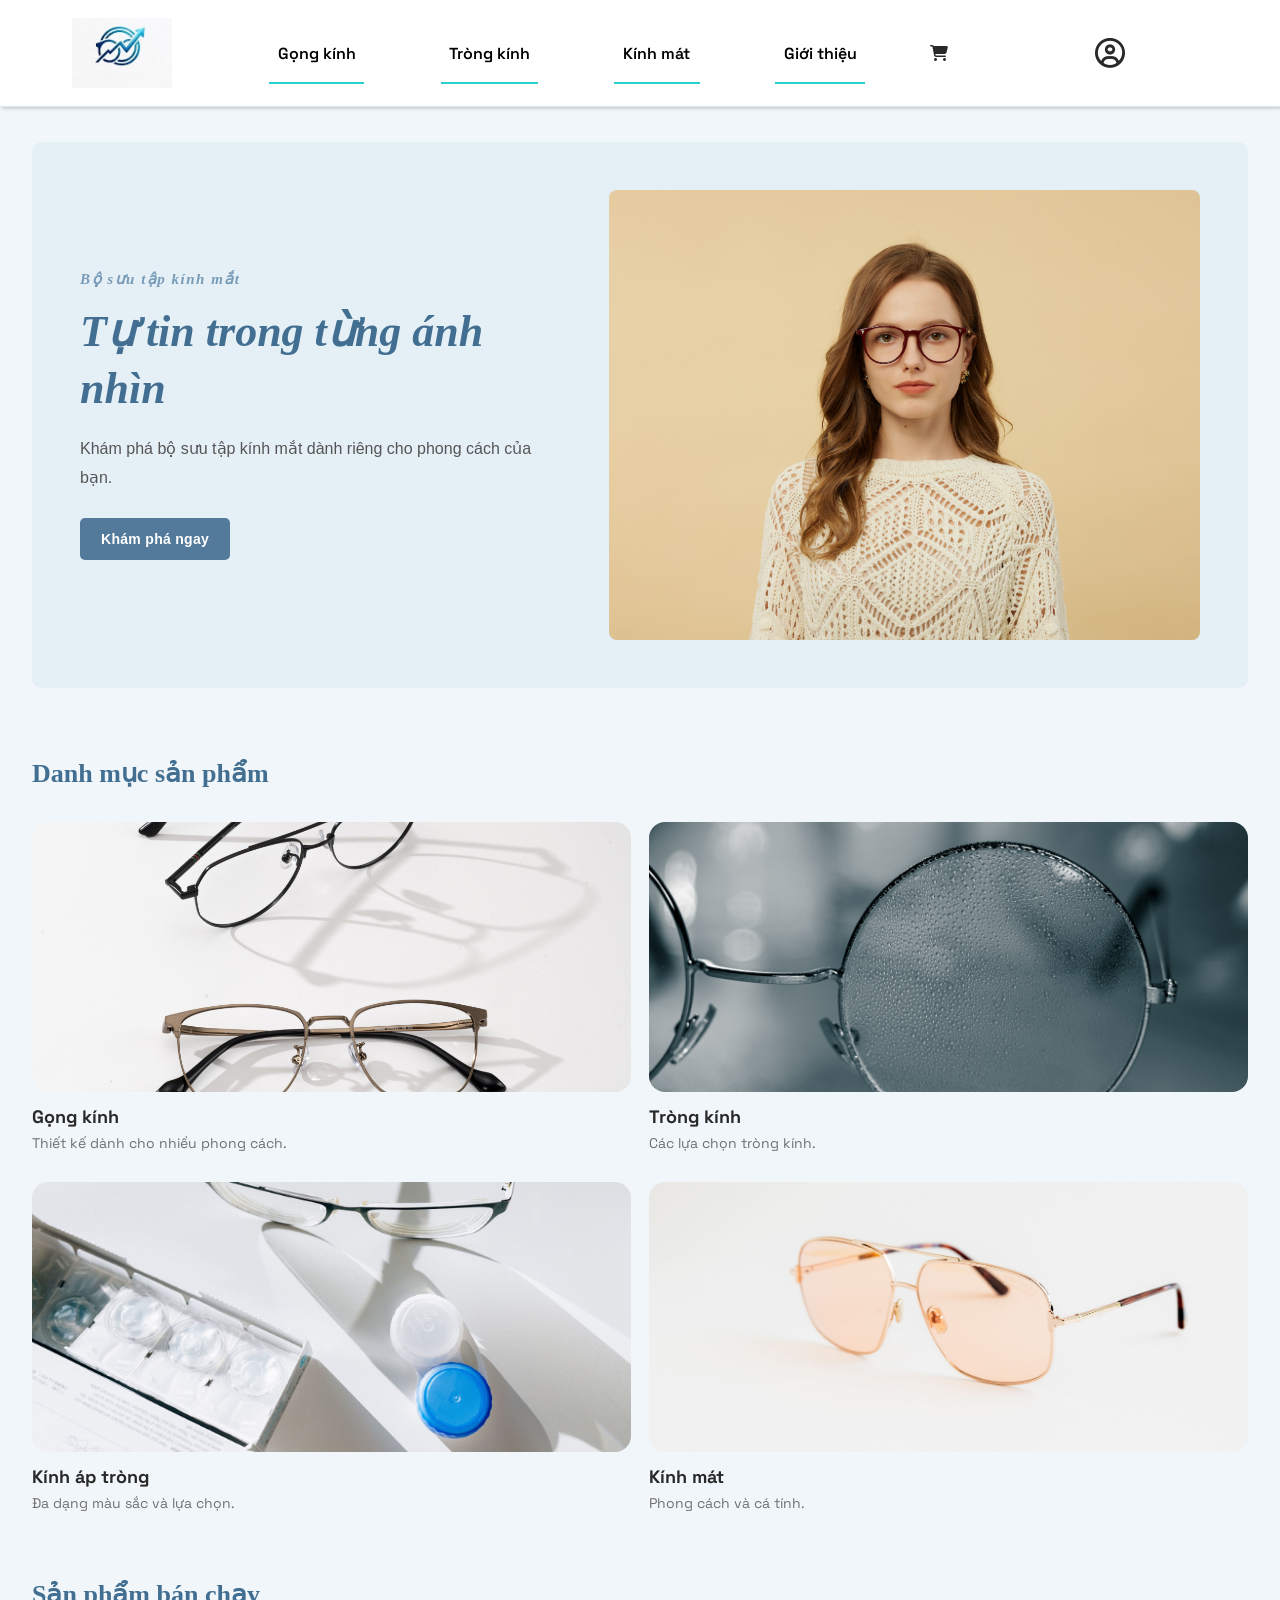
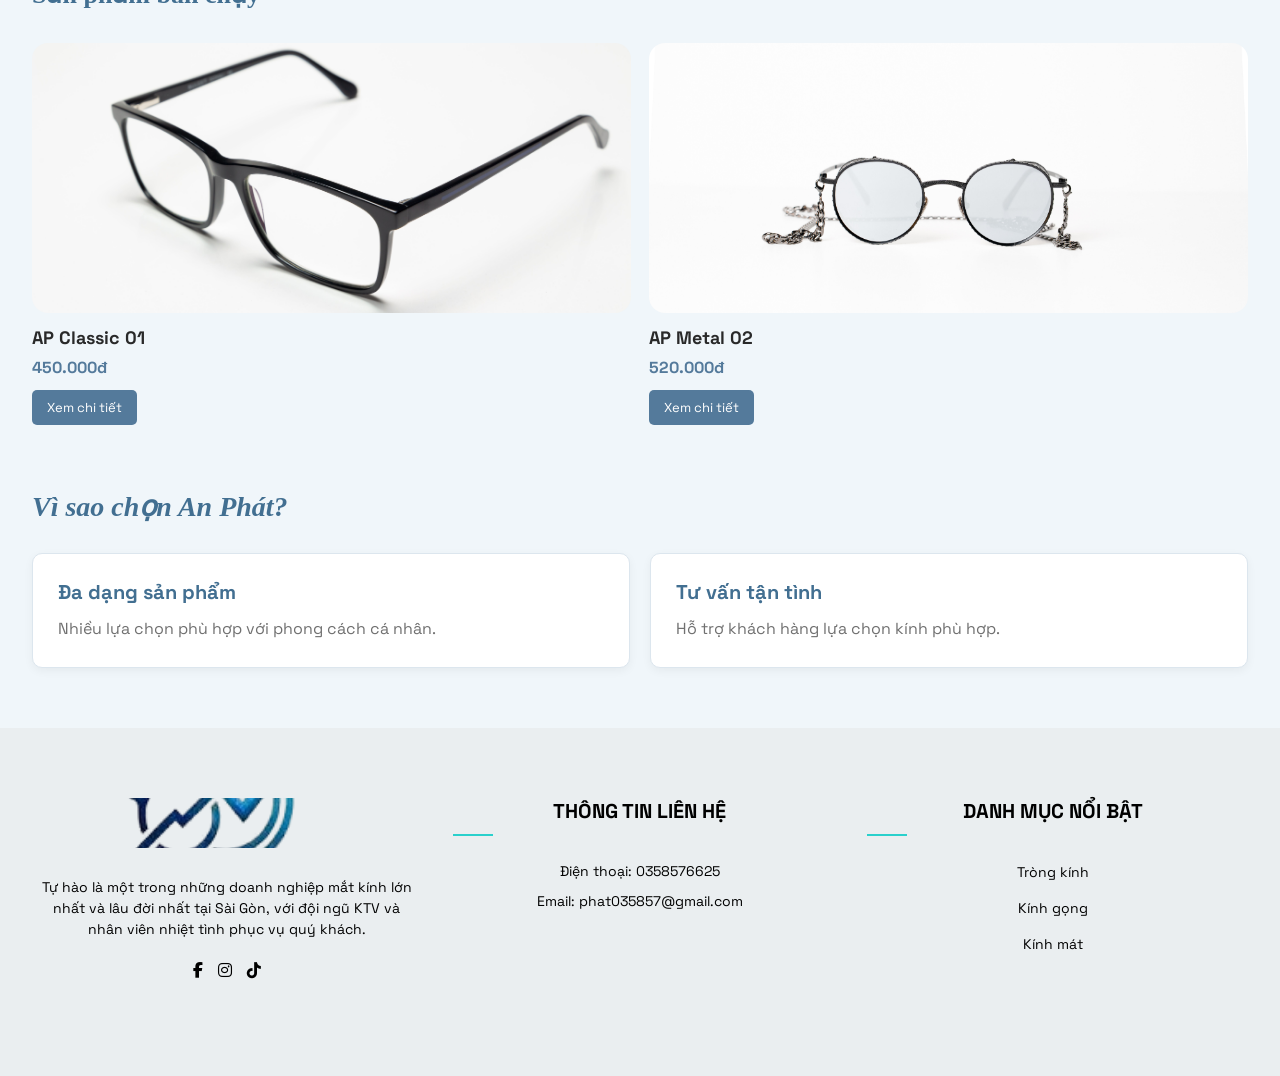
==== index.html @ dfe23e3a "cap nhat lai" ====
<!doctype html>
<html lang="vi">

<head>
    <meta charset="utf-8" />
    <meta name="viewport" content="width=device-width, initial-scale=1" />
    <link rel="stylesheet" href="https://cdnjs.cloudflare.com/ajax/libs/font-awesome/6.4.0/css/all.min.css" />
    <title>Mắt kính An Phát</title>
    <link rel="stylesheet" href="assets/css/homepage.css" />
    <link rel="stylesheet" href="assets/css/style.css">
</head>

<body>
    <!-- HEADER -->
    <header class="header">
        <div class="header__logo">
            <a href="index.html">
                <img src="assets/image/logo.jpg" alt="logo" />
            </a>
        </div>
        <div class="header__navform">
            <nav class="header__navform--nav">
                <li>
                    <a href="shop.html" class="header__nav-link" data-category="gong-kinh">Gọng kính</a>
                </li>
                <li>
                    <a href="shop.html" class="header__nav-link" data-category="trong-kinh">Tròng kính</a>
                </li>
                <li>
                    <a href="shop.html" class="header__nav-link" data-category="kinh-mat">Kính mát</a>
                </li>
                <li><a href="#">Giới thiệu</a></li>
            </nav>
            <form class="header__navform--form">
                <i class="fa-solid fa-cart-shopping"></i>
            </form>
            <div class="header__navform--login">
                <i class="fa-regular fa-circle-user"></i>
            </div>
        </div>
        <div class="hamburger">
            <i class="fa-solid fa-bars"></i>
        </div>
    </header>

    <!-- MAIN CONTENT -->
    <main>
        <!-- HERO SECTION -->
        <section id="hero">
            <div class="hero-content">
                <p class="hero-label">Bộ sưu tập kính mắt</p>

                <h1>Tự tin trong từng ánh nhìn</h1>

                <p class="hero-description">
                    Khám phá bộ sưu tập kính mắt dành riêng cho phong cách của bạn.
                </p>

                <a href="#san-pham">Khám phá ngay</a>
            </div>

            <img src="assets/image/hero-eyewear.jpg" alt="Người mẫu giới thiệu bộ sưu tập kính mắt" />
        </section>

        <!-- DANH MỤC MUA SẮM -->
        <section id="danh-muc">
            <h2>Danh mục sản phẩm</h2>

            <article>
                <img src="assets/image/gong-kinh.jpg" alt="Gọng kính" />

                <h3>Gọng kính</h3>
                <p>Thiết kế dành cho nhiều phong cách.</p>
            </article>

            <article>
                <img src="assets/image/trong-kinh.jpg" alt="Tròng kính" />

                <h3>Tròng kính</h3>
                <p>Các lựa chọn tròng kính.</p>
            </article>

            <article>
                <img src="assets/image/lens.jpg" alt="Kính áp tròng" />

                <h3>Kính áp tròng</h3>
                <p>Đa dạng màu sắc và lựa chọn.</p>
            </article>

            <article>
                <img src="assets/image/kinh-mat.jpg" alt="Kính mát" />

                <h3>Kính mát</h3>
                <p>Phong cách và cá tính.</p>
            </article>
        </section>

        <!-- BEST SELLER -->
        <section id="san-pham">
            <h2>Sản phẩm bán chạy</h2>

            <article>
                <figure>
                    <img src="assets/image/ap-classic-01.jpg" alt="Gọng kính chữ nhật màu đen" />
                    <figcaption>AP Classic 01</figcaption>
                </figure>
                <p>450.000đ</p>
                <a href="#">Xem chi tiết</a>
            </article>

            <article>
                <figure>
                    <img src="assets/image/ap-metal-02.jpg" alt="Gọng kính kim loại màu bạc" />
                    <figcaption>AP Metal 02</figcaption>
                </figure>
                <p>520.000đ</p>
                <a href="#">Xem chi tiết</a>
            </article>

            <!-- Thêm các sản phẩm khác -->
        </section>

        <!-- WHY CHOOSE US -->
        <section id="ly-do-chon-an-phat">
            <h2>Vì sao chọn An Phát?</h2>

            <article>
                <h3>Đa dạng sản phẩm</h3>
                <p>Nhiều lựa chọn phù hợp với phong cách cá nhân.</p>
            </article>

            <article>
                <h3>Tư vấn tận tình</h3>
                <p>Hỗ trợ khách hàng lựa chọn kính phù hợp.</p>
            </article>
        </section>
    </main>

    <!-- FOOTER -->
    <footer class="footer">
        <div class="footer-container">
            <div class="footer__gioithieu">
                <img src="assets/image/logo-kobackground.png" alt="logo" class=" footer__logo">
                <p class="footer-mota">
                    Tự hào là một trong những doanh nghiệp mắt kính lớn nhất và lâu đời nhất tại Sài Gòn, với đội ngũ
                    KTV và nhân viên nhiệt tình phục vụ quý khách.
                </p>
                <div class="footer__mangxahoi">
                    <a href="#"><i class="fab fa-facebook-f"></i></a>
                    <a href="#"><i class="fab fa-instagram"></i></a>
                    <a href="#"><i class="fab fa-tiktok"></i></a>
                </div>
            </div>
            <div class="footer__lienhe">
                <h4 class="footer__h4">THÔNG TIN LIÊN HỆ</h4>
                <div class="footer__tblienhe">
                    <p>Điện thoại: 0358576625</p>
                    <p>Email: phat035857@gmail.com</p>
                </div>
            </div>
            <div class="footer__sanpham">
                <h4 class="footer__h4">DANH MỤC NỔI BẬT</h4>
                <ul class="footer__danhsach">
                    <li><a href="#">Tròng kính</a></li>
                    <li><a href="#">Kính gọng</a></li>
                    <li><a href="#">Kính mát</a></li>
                </ul>
            </div>
        </div>
    </footer>
    <script src="assets/js/data.js"></script>
    <script src="assets/js/main.js"></script>
</body>

</html>
---- assets/css/homepage.css ----
/* =================================
   MAT KINH AN PHAT
   
================================= */

/* CAI DAT CHUNG */

* {
    box-sizing: border-box;
}

body {
    margin: 0;
    font-family: 'Nunito Sans', sans-serif;
    color: #292929;
    background-color: #f0f6fa;
}

a {
    text-decoration: none;
    color: #547a9b;
}

img {
    max-width: 100%;
}

main {
    width: 95%;
    max-width: 1600px;
    margin: 35px auto;
}


#hero h1,
#danh-muc h2,
#san-pham h2,
#ly-do-chon-an-phat h2 {
    font-family: 'Lora', serif;
    font-weight: 600;
}

/* =================================
   HEADER
================================= */

header {
    display: flex;
    align-items: center;
    justify-content: space-between;
    gap: 25px;
    padding: 18px 5%;
    background-color: #ffffff;
    border-bottom: 1px solid #dce6ee;
}

/* Logo */

.logo,
header > a:first-child {
    color: #547a9b;
    font-size: 24px;
    font-weight: bold;
    letter-spacing: 1px;
    white-space: nowrap;
}

.logo span {
    display: block;
    margin-top: 3px;
    color: #789bb8;
    font-size: 10px;
    font-weight: normal;
    letter-spacing: 3px;
}

/* Neu dung anh logo */

header > a:first-child img {
    display: block;
    width: 150px;
    height: auto;
}

/* Form tim kiem */

header form {
    display: flex;
    align-items: center;
    gap: 10px;
}

header label {
    font-size: 14px;
    color: #555555;
    white-space: nowrap;
}

header input {
    width: 250px;
    padding: 11px 13px;
    font-size: 14px;
    border: 1px solid #d5e2ec;
    border-radius: 5px;
}

header button {
    padding: 11px 18px;
    color: #ffffff;
    background-color: #547a9b;
    border: 1px solid #547a9b;
    border-radius: 5px;
    font-size: 14px;
    cursor: pointer;
}

/* Gio hang */

header > a:last-child {
    display: inline-block;
    padding: 11px 17px;
    border: 1px solid #547a9b;
    border-radius: 5px;
    color: #547a9b;
    font-weight: bold;
    white-space: nowrap;
}


/* =================================
   NAVIGATION
================================= */

nav {
    background-color: #ffffff;
    /* border-bottom: 1px solid #dce6ee; */
}

nav ul {
    display: flex;
    justify-content: center;
    align-items: center;
    gap: 65px;
    list-style: none;
    margin: 0;
    padding: 17px 20px;
}

nav a {
    color: #292929;
    font-size: 16px;
    font-weight: bold;
}


/* =================================
   HERO SECTION
================================= */

#hero {
    display: grid;
    grid-template-columns: 0.9fr 1.1fr;
    align-items: center;
    gap: 45px;
    padding: 48px;
    margin-bottom: 70px;
    background-color: #e5eff6;
    border-radius: 10px;
}

/* Noi dung Hero */

.hero-content {
    width: 100%;
    max-width: 600px;
}

/* Nhan bo suu tap */

.hero-label {
    margin-bottom: 15px;
    color: #789bb8;
    font-family: 'Lora', serif;
    font-size: 15px;
    font-weight: 700;
    font-style: italic;
    letter-spacing: 1.5px;
}

/* Tieu de chinh */

#hero h1 {
    margin: 0 0 18px;
    color: #426f91;
    font-family: 'Lora', serif;
    font-size: 44px;
    font-weight: 700;
    font-style: italic;
    line-height: 1.3;
}

/* Doan mo ta */

.hero-description {
    margin-bottom: 25px;
    color: #555555;
    font-family: 'Nunito Sans', sans-serif;
    font-size: 16px;
    font-weight: 500;
    line-height: 1.8;
}

/* Nut kham pha */

.hero-content > a {
    display: inline-block;
    padding: 13px 21px;
    color: #ffffff;
    background-color: #547a9b;
    border-radius: 5px;
    font-family: 'Nunito Sans', sans-serif;
    font-size: 14px;
    font-weight: 700;
    letter-spacing: 0.3px;
}

/* Hinh anh */

#hero img {
    display: block;
    width: 100%;
    height: 450px;
    object-fit: cover;
    object-position: center 35%;
    border-radius: 8px;
}



/* =================================
   DANH MUC SAN PHAM
================================= */

#danh-muc {
    display: grid;
    grid-template-columns: repeat(2, 1fr);
    gap: 28px 18px;
    margin-bottom: 65px;
}

#danh-muc h2 {
    grid-column: 1 / -1;
    margin: 0 0 5px;
    color: #426f91;
    font-size: 26px;
}

#danh-muc article {
    padding: 0;
    background-color: transparent;
}

#danh-muc article img {
    display: block;
    width: 100%;
    height: 270px;
    object-fit: cover;
    border-radius: 16px;
    margin-bottom: 13px;
}

#danh-muc h3 {
    margin: 0 0 5px;
    color: #292929;
    font-size: 18px;
}

#danh-muc article p {
    margin: 0;
    color: #707070;
    font-size: 14px;
    line-height: 1.5;
}


/* =================================
   SAN PHAM BAN CHAY
   Kich thuoc giong danh muc
   Them gia va nut xem chi tiet
================================= */

#san-pham {
    display: grid;
    grid-template-columns: repeat(2, 1fr);
    gap: 28px 18px;
    margin-bottom: 65px;
}

#san-pham h2 {
    grid-column: 1 / -1;
    margin: 0 0 5px;
    color: #426f91;
    font-size: 26px;
}

#san-pham article {
    padding: 0;
    background-color: transparent;
}

#san-pham figure {
    margin: 0;
}

#san-pham article img {
    display: block;
    width: 100%;
    height: 270px;
    object-fit: cover;
    border-radius: 16px;
    margin-bottom: 13px;
}

#san-pham figcaption {
    color: #292929;
    font-size: 18px;
    font-weight: bold;
    margin-bottom: 8px;
}

#san-pham article p {
    margin: 0 0 12px;
    color: #547a9b;
    font-size: 16px;
    font-weight: bold;
}

#san-pham article > a {
    display: inline-block;
    padding: 9px 15px;
    color: #ffffff;
    background-color: #547a9b;
    border-radius: 5px;
    font-size: 13px;
}

/* =================================
   WHY CHOOSE US
================================= */

#ly-do-chon-an-phat {
    display: grid;
    grid-template-columns: repeat(2, 1fr);
    gap: 20px;
    margin-bottom: 60px;
    font-family: 'Nunito Sans', sans-serif;
}

/* Tieu de chinh */

#ly-do-chon-an-phat h2 {
    grid-column: 1 / -1;
    margin-bottom: 10px;
    color: #426f91;
    font-family: 'Lora', serif;
    font-size: 28px;
    font-weight: bold;
    font-style: italic;
}

/* The noi dung */

#ly-do-chon-an-phat article {
    padding: 25px;
    background-color: #ffffff;
    border: 1px solid #dce6ee;
    border-radius: 10px;
    box-shadow: 0 3px 10px #0000000d;
}

/* Tieu de ly do */

#ly-do-chon-an-phat h3 {
    margin-top: 0;
    margin-bottom: 10px;
    color: #426f91;
    font-size: 20px;
    font-weight: bold;
}

/* Mo ta ly do */

#ly-do-chon-an-phat p {
    margin-bottom: 0;
    color: #707070;
    font-size: 16px;
    line-height: 1.7;
}

/* =================================
   FOOTER
================================= */

footer {
    padding: 40px 5%;
    color: #f4f0e8;
    background-color: #426f91;
    text-align: center;
}

footer h2 {
    margin-top: 0;
    color: #f4e9d8;
    font-family: Georgia, serif;
    font-size: 28px;
    font-weight: normal;
    font-style: italic;
}

footer p {
    margin: 9px 0;
    color: #e1e5e1;
    font-size: 14px;
    line-height: 1.5;
}


/* =================================
   RESPONSIVE
================================= */

@media screen and (max-width: 850px) {

    header {
        flex-wrap: wrap;
    }

    header form {
        order: 3;
        width: 100%;
    }

    header input {
        flex: 1;
        width: auto;
    }

    nav ul {
        gap: 30px;
    }

    #hero {
        gap: 25px;
        padding: 28px;
    }

    #hero h1 {
        font-size: 34px;
    }

    #hero img {
        height: 340px;
    }
}

@media screen and (max-width: 550px) {

    main {
        width: 92%;
        margin-top: 22px;
    }

    header {
        gap: 15px;
        padding: 15px 4%;
    }

    header label {
        display: none;
    }

    header input {
        min-width: 0;
    }

    nav ul {
        flex-wrap: wrap;
        gap: 15px 24px;
        padding: 14px 10px;
    }

    nav a {
        font-size: 14px;
    }

    #hero {
        grid-template-columns: 1fr;
        padding: 22px 18px;
        gap: 20px;
    }

    #hero h1 {
        font-size: 30px;
    }

    #hero img {
        height: 250px;
    }

    #danh-muc,
    #san-pham {
        column-gap: 24px;
        row-gap: 32px;
        grid-template-columns: 1fr;
    }

    #danh-muc article img,
    #san-pham article img {
        height: 230px;
    }
}
---- assets/css/style.css ----
@import url('https://fonts.googleapis.com/css2?family=Space+Grotesk:wght@300..700&display=swap');

* {
    box-sizing: border-box;
    margin: 0;
    padding: 0;
    font-family: "Space Grotesk", sans-serif;
    font-optical-sizing: auto;
}

/* Start header  */

.header {
    box-shadow: rgba(0, 0, 0, 0.15) 1.95px 1.95px 2.6px;
    display: flex;
    position: sticky;
    top: 0;
    z-index: 1000;
    background-color: white;
}

.header__logo {
    flex: 0 0 10%;
}

.header__logo a img {
    width: 100px;
    height: 70px;
}

.header__logo a {
    display: flex;
    align-items: center;
    justify-content: center;
}

.header__navform {
    display: flex;
    flex: 0 0 90%;
    align-items: center;
}

.header__navform--nav {
    display: flex;
    flex: 0 0 70%;
    justify-content: space-evenly;
    align-items: center;
    z-index: 999;
}

.header__navform--nav li a {
    text-decoration: none;
    padding: 20px;
    color: black;
    border-radius: 10px;
    font-weight: 600;
    position: relative;
    overflow: hidden;
}

.header__navform--nav li a::after {
    content: "";
    position: absolute;
    bottom: 0;
    left: 10%;
    width: 80%;
    height: 2px;
    background-color: #2AD0CC;
}

.header__navform--nav li a:hover {
    color: rgba(186, 186, 186, 0.994);
}

.header__navform--nav li {
    list-style-type: none;
}

.header__navform--form {
    flex: 0 0 15%;
}

.header__navform--login {
    display: flex;
    align-items: center;
    justify-content: center;
    cursor: pointer;
    padding: 0 10px;
}

.header__navform--login i {
    font-weight: 1000px;
    font-size: 30px;
}

.form--button i {
    font-weight: 600;
}

.hamburger {
    position: absolute;
    font-size: 30px;
    top: 24%;
    right: 110px;
    display: none;
}

/* End header  */

/* Start Main  */

/* Start product sanpham */

.section2 {
    margin: 20px auto;
    max-width: 1200px;
    height: auto;
}

.shop-header h1 {
    font-size: 32px;
    color: #333;
    text-align: center;

}

.shop-toolbar {
    display: flex;
    justify-content: space-between;
    align-items: center;
    padding-bottom: 20px;
    border-bottom: 1px solid #000;
    margin-bottom: 30px;
    font-size: 13px;
    color: #555;
}

.toolbar-right {
    display: flex;
    align-items: center;
    gap: 20px;
}

.sort {
    border: none;
    cursor: pointer;
    color: #555;
}

.view-toggles span {
    font-size: 18px;
    cursor: pointer;
    padding: 0 5px;
}

.view-toggles .active {
    color: #000;
    font-weight: bold;
}

.shop-grid {
    display: grid;
    grid-template-columns: repeat(auto-fill, minmax(350px, 1fr));
    gap: 30px;
}

.shop-card {
    text-align: center;
    padding-bottom: 20px;
    transition: transform 0.3s ease;
}

.shop-card:hover {
    transform: translateY(-5px);
}

.shop-card>div:first-child {
    background-color: #f9f9f9;
    position: relative;
    padding: 50px 20px;
    overflow: hidden;
}

.shop-card__img {
    width: 100%;
    height: 120px;
    object-fit: contain;
    transition: transform 0.3s ease;
}

.shop-card:hover .shop-card__img {
    transform: scale(1.05);
}

.shop-card__contact-btn {
    position: absolute;
    bottom: 0;
    left: 0;
    width: 100%;
    background-color: #48c4c4;
    color: white;
    padding: 12px 0;
    font-size: 14px;
    font-weight: bold;
    text-decoration: none;
    transform: translateY(100%);
    transition: transform 0.3s ease;
}

.shop-card>div:first-child:hover .shop-card__contact-btn {
    transform: translateY(0);
}

.shop-card__title {
    font-size: 14px;
    color: #333;
    margin: 15px 0 8px;
}

.shop-card__price {
    font-size: 15px;
    font-weight: bold;
    margin-top: 8px;
    color: #000;
}

.pagination-container {
    display: flex;
    justify-content: center;
    align-items: center;
    gap: 10px;
    margin-top: 50px;
    margin-bottom: 50px;
}

.page-btn {
    padding: 8px 16px;
    border: 1px solid #ddd;
    background-color: #fff;
    color: #333;
    font-size: 14px;
    cursor: pointer;
    transition: all 0.2s ease;
}

.page-btn:hover {
    background-color: #f0f0f0;
}


.page-btn.active {
    background-color: #48c4c4;
    color: #fff;
    border-color: #48c4c4;
    font-weight: bold;
}

/* end product sanpham */
.carousel {
    position: relative;
    width: 100%;
    height: 400px;
    overflow: hidden;
}

.carousel__item {
    width: 100%;
    height: 400px;
    background: gray;
    opacity: 0;
    visibility: hidden;
    position: absolute;
    left: 100%;
    transition: all 0.6s ease-in-out;
    overflow: hidden;
}

.carousel__item--selected {
    left: 0;
    opacity: 1;
    visibility: visible;
}

.carousel__item img {
    width: 100%;
    height: 100%;
    object-fit: cover;
    position: relative;
}



.carousel__nav {
    width: 100%;
    padding: 20px 0px;
    position: absolute;
    bottom: 0;
    position: absolute;
    left: 0;
    text-align: center;
    z-index: 10;
}

.carousel__button {
    width: 10px;
    height: 10px;
    display: inline-block;
    background-color: rgba(255, 255, 255, 0.2);
    border-radius: 50%;
    margin: 0 5px;
    cursor: pointer;
    outline: none;
    user-select: none;
}

.carousel__button--selected {
    background-color: rgba(255, 255, 255, 0.5);
}


/* End Main  */


/* Start Footer */

.footer {
    background-color: #EAEEF0;
    color: #000;
    padding: 50px 20px; 
}

.footer-container {
    max-width: 1200px;
    margin: 20px auto;
    display: grid;
    grid-template-columns: 1fr 1fr 1fr;
    gap: 40px;
}

.footer__h4 {
    font-size: 20px;
    font-weight: bold;
    text-transform: uppercase;
    margin-bottom: 25px;
    position: relative;
    padding-bottom: 12px;
}

.footer__h4::after {
    content: '';
    position: absolute;
    left: 0;
    bottom: 0;
    width: 40px;
    height: 2px;
    background-color: #2AD0CC;
}

.footer__gioithieu {
    display: flex;
    flex-direction: column;

}

.footer__logo {
    height: 50px;
    margin-bottom: 20px;
    object-fit: cover;
}

.footer-mota {
    font-size: 14px;
    margin-bottom: 20px;
    color: #000;
}

.footer__mangxahoi {
    display: flex;
    gap: 15px;
    margin-bottom: 25px;
    align-items: center;
    justify-content: center;
}

.footer__mangxahoi a {
    color: #000;
}

.footer__mangxahoi a:hover {
    background-color: #2AD0CC;
    border-color: #2AD0CC;
    color: #fff;
}

.footer__danhsach {
    list-style: none;
    padding: 0;
    margin: 0;
}

.footer__danhsach li {
    margin-bottom: 15px;
}

.footer__danhsach a {
    color: #000;
    text-decoration: none;
    font-size: 14px;
}

.footer__tblienhe {
    font-size: 14px;
    margin-bottom: 10px;
}

.footer__tblienhe>p{
    color: #000;
}


@media screen and (max-width: 768px) {
    .hamburger {
        display: block;
        z-index: 1000;
    }

    .header__navform {
        visibility: hidden;
        flex-direction: column;
        position: fixed;
        top: 0;
        right: -250px;
        z-index: 999;
        height: 100vh;
        width: 250px;
        background-color: white;
        box-shadow: rgba(0, 0, 0, 0.25) 0px 54px 55px, rgba(0, 0, 0, 0.12) 0px -12px 30px, rgba(0, 0, 0, 0.12) 0px 4px 6px, rgba(0, 0, 0, 0.17) 0px 12px 13px, rgba(0, 0, 0, 0.09) 0px -3px 5px;
        margin-top: auto;
        gap: 10px;
        justify-content: end;
        transition: right 0.4s ease-in-out,
            visibility 0.4s ease-in-out;
    }

    .header__navform--nav li a {
        text-decoration: none;
        padding: 10px 80px;
        color: black;
        border-radius: 10px;
    }

    .header_navform-login {
        order: 1;
    }

    .header__navform--nav {
        order: 2;
        flex-direction: column;
    }

    .header__navform--form {
        order: 3;

    }

    .header__navform.active--ham {
        display: flex;
        visibility: visible;
        right: 0;
    }
}
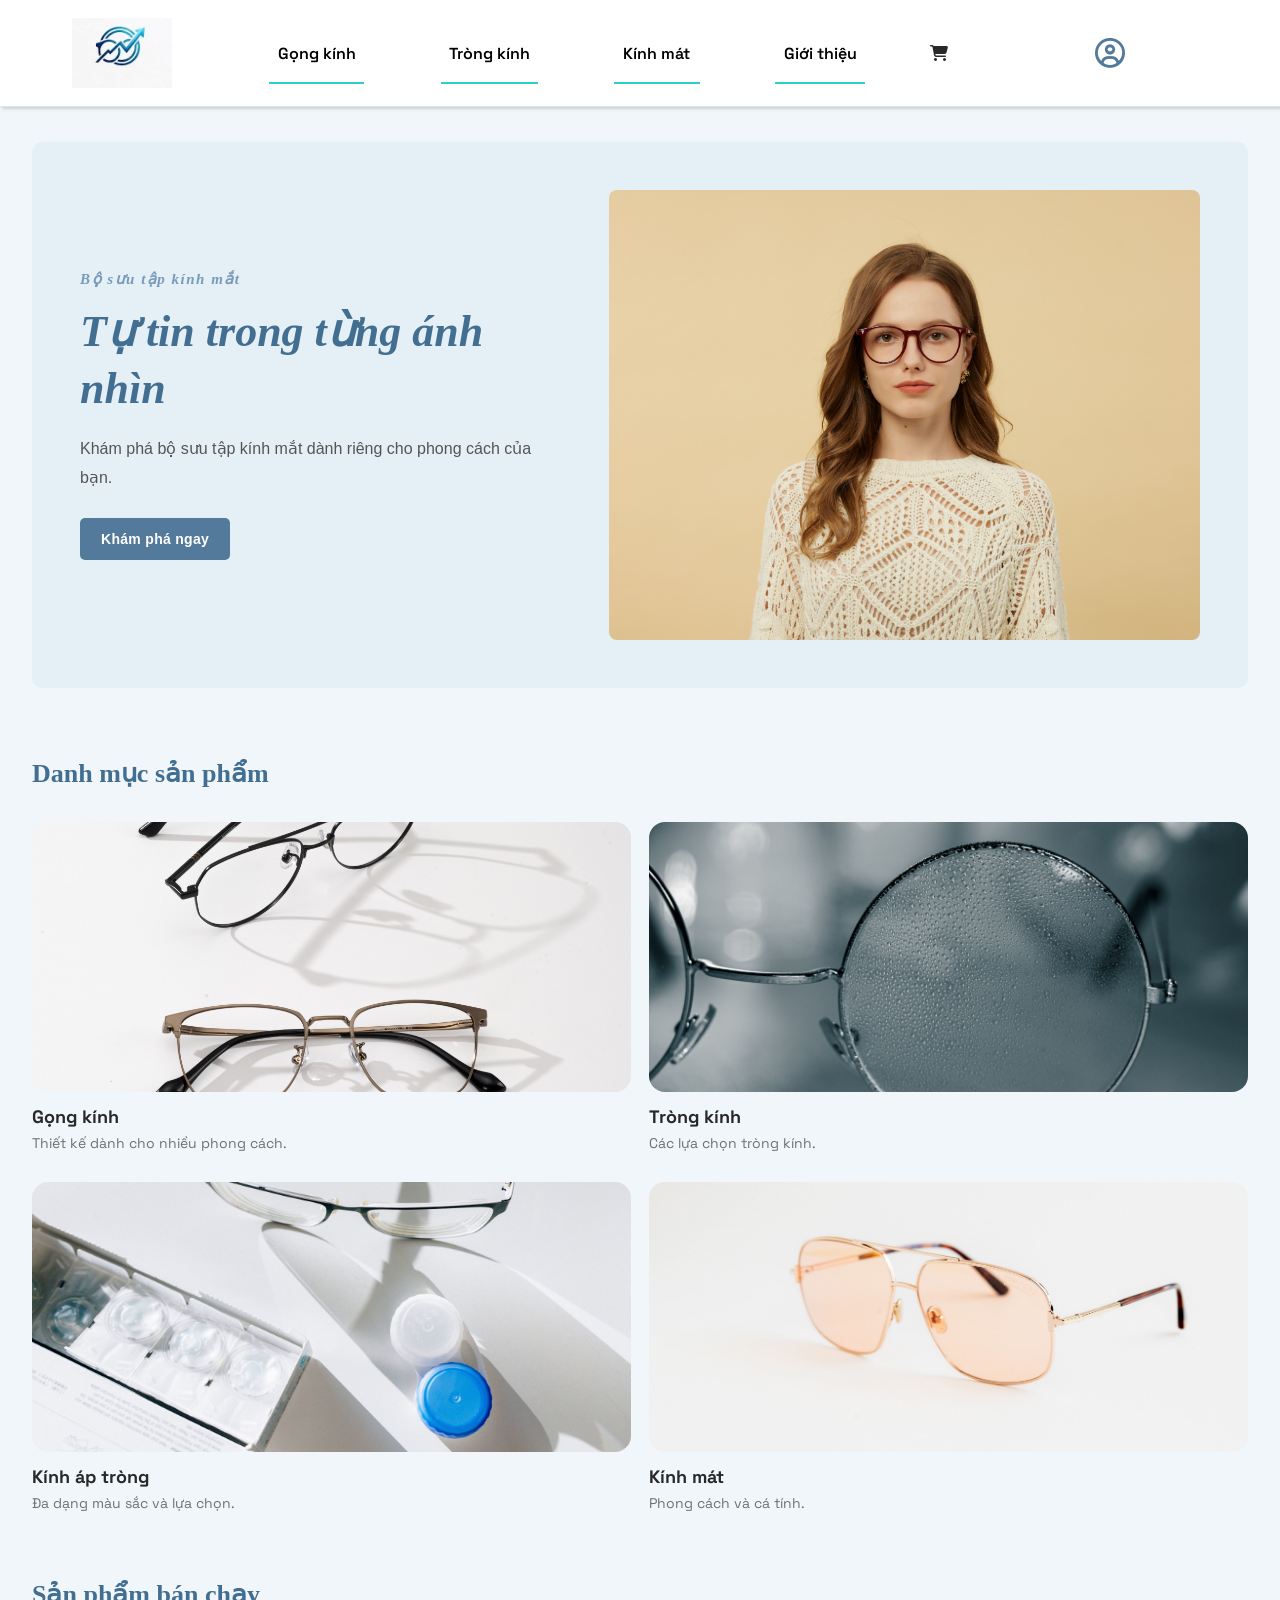
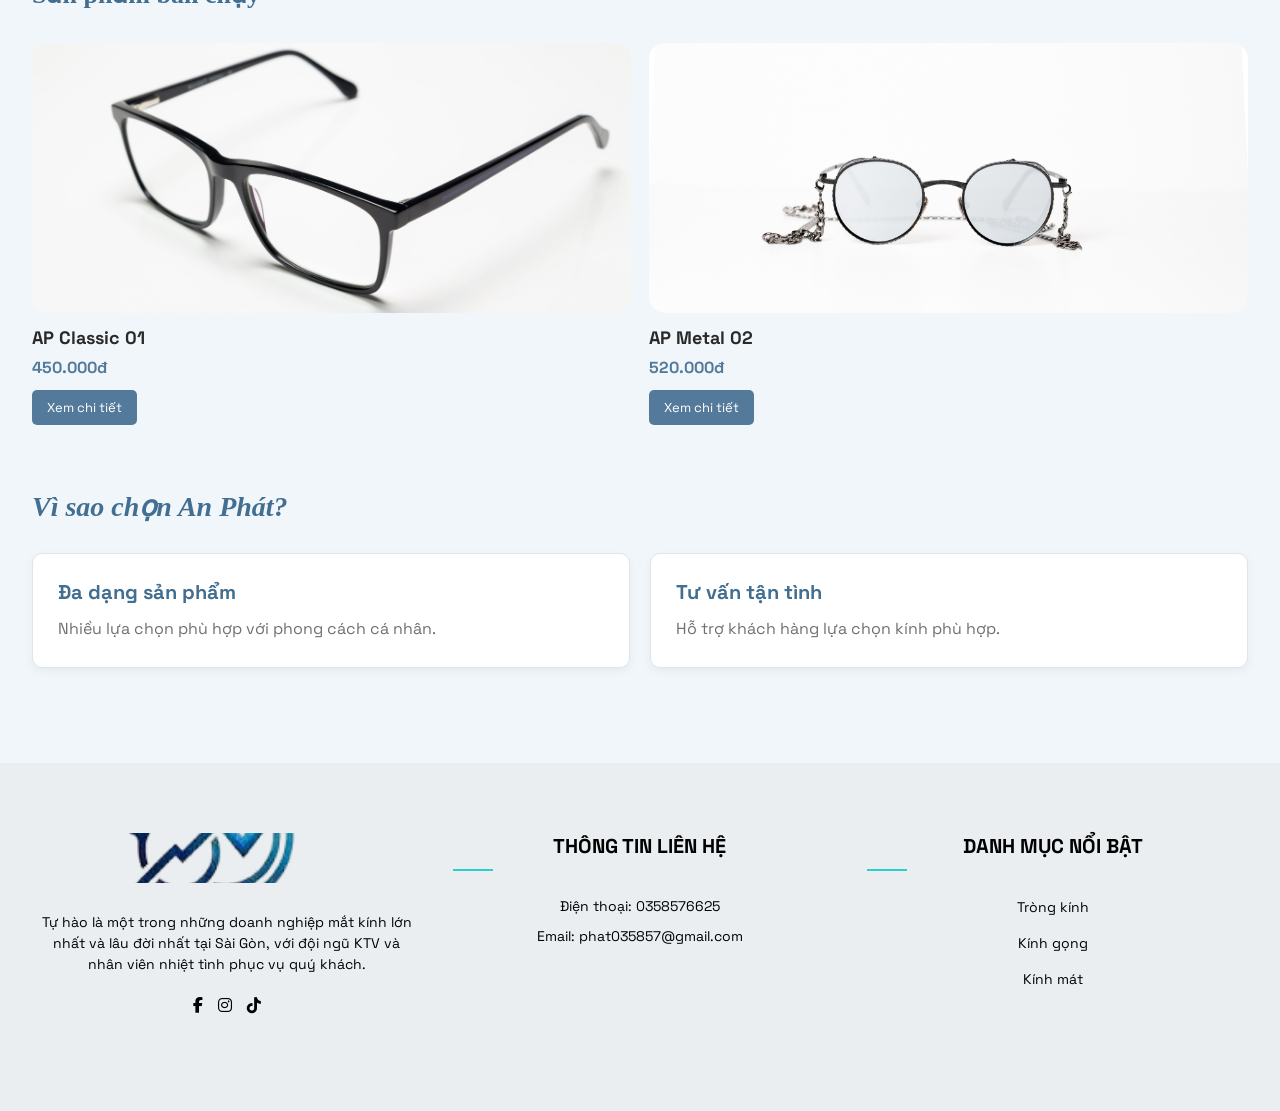
==== commit 682cd3d4: "gan lien ket toi trang login" ====
--- a/index.html
+++ b/index.html
@@ -34,9 +34,13 @@
             <form class="header__navform--form">
                 <i class="fa-solid fa-cart-shopping"></i>
             </form>
+
             <div class="header__navform--login">
-                <i class="fa-regular fa-circle-user"></i>
+                <a href="login.html">
+                    <i class="fa-regular fa-circle-user"></i>
+                </a>
             </div>
+
         </div>
         <div class="hamburger">
             <i class="fa-solid fa-bars"></i>
--- a/assets/css/style.css
+++ b/assets/css/style.css
@@ -6,6 +6,20 @@
     padding: 0;
     font-family: "Space Grotesk", sans-serif;
     font-optical-sizing: auto;
+}
+
+html, body {
+    height: 100%;
+}
+
+body {
+    display: flex;
+    flex-direction: column;
+    min-height: 100vh;
+}
+
+main {
+    flex: 1;
 }
 
 /* Start header  */
@@ -165,63 +179,81 @@
 }
 
 .shop-card {
-    text-align: center;
-    padding-bottom: 20px;
-    transition: transform 0.3s ease;
+    border: 1px solid #eaeaea;
+    border-radius: 12px;
+    overflow: hidden;
+    background: #fff;
+    transition: transform 0.2s ease, box-shadow 0.2s ease;
+    display: flex;
+    flex-direction: column;
+    justify-content: space-between;
 }
 
 .shop-card:hover {
     transform: translateY(-5px);
-}
-
-.shop-card>div:first-child {
-    background-color: #f9f9f9;
+    box-shadow: 0 5px 15px rgba(0, 0, 0, 0.1);
+}
+
+.shop-card__img-box {
     position: relative;
-    padding: 50px 20px;
-    overflow: hidden;
+    padding-top: 10px;
 }
 
 .shop-card__img {
     width: 100%;
-    height: 120px;
-    object-fit: contain;
-    transition: transform 0.3s ease;
-}
-
-.shop-card:hover .shop-card__img {
-    transform: scale(1.05);
-}
-
-.shop-card__contact-btn {
-    position: absolute;
-    bottom: 0;
-    left: 0;
-    width: 100%;
-    background-color: #48c4c4;
-    color: white;
-    padding: 12px 0;
-    font-size: 14px;
-    font-weight: bold;
-    text-decoration: none;
-    transform: translateY(100%);
-    transition: transform 0.3s ease;
-}
-
-.shop-card>div:first-child:hover .shop-card__contact-btn {
-    transform: translateY(0);
+    object-fit: cover;
+}
+
+.shop-card__cart-btn {
+    position: absolute;
+    top: 10px;
+    right: 10px;
+    background: white;
+    border: 1px solid #eaeaea;
+    width: 38px;
+    height: 38px;
+    border-radius: 8px;
+    display: flex;
+    align-items: center;
+    justify-content: center;
+    cursor: pointer;
+    color: #333;
+    font-size: 16px;
+    box-shadow: 0 2px 5px rgba(0, 0, 0, 0.08);
+    transition: all 0.2s;
+}
+
+.shop-card__cart-btn:hover {
+    background: #f5f5f5;
+    color: #48c4c4;
+}
+
+.shop-card__info {
+    padding: 15px;
+    text-align: center;
 }
 
 .shop-card__title {
-    font-size: 14px;
+    font-size: 15px;
     color: #333;
-    margin: 15px 0 8px;
-}
-
-.shop-card__price {
-    font-size: 15px;
-    font-weight: bold;
-    margin-top: 8px;
-    color: #000;
+    margin-bottom: 8px;
+    font-weight: 600;
+    white-space: nowrap;
+    overflow: hidden;
+    text-overflow: ellipsis;
+}
+
+.shop-card__price-box {
+    display: flex;
+    justify-content: center;
+    align-items: center;
+    gap: 10px;
+}
+
+.shop-card__current-price {
+    color: #48c4c4;
+    font-size: 20px;
+    font-weight: 700;
 }
 
 .pagination-container {
@@ -259,13 +291,13 @@
 .carousel {
     position: relative;
     width: 100%;
-    height: 400px;
+    height: 800px;
     overflow: hidden;
 }
 
 .carousel__item {
     width: 100%;
-    height: 400px;
+    height: 800px;
     background: gray;
     opacity: 0;
     visibility: hidden;
@@ -322,6 +354,8 @@
 
 
 /* Start Footer */
+
+
 
 .footer {
     background-color: #EAEEF0;
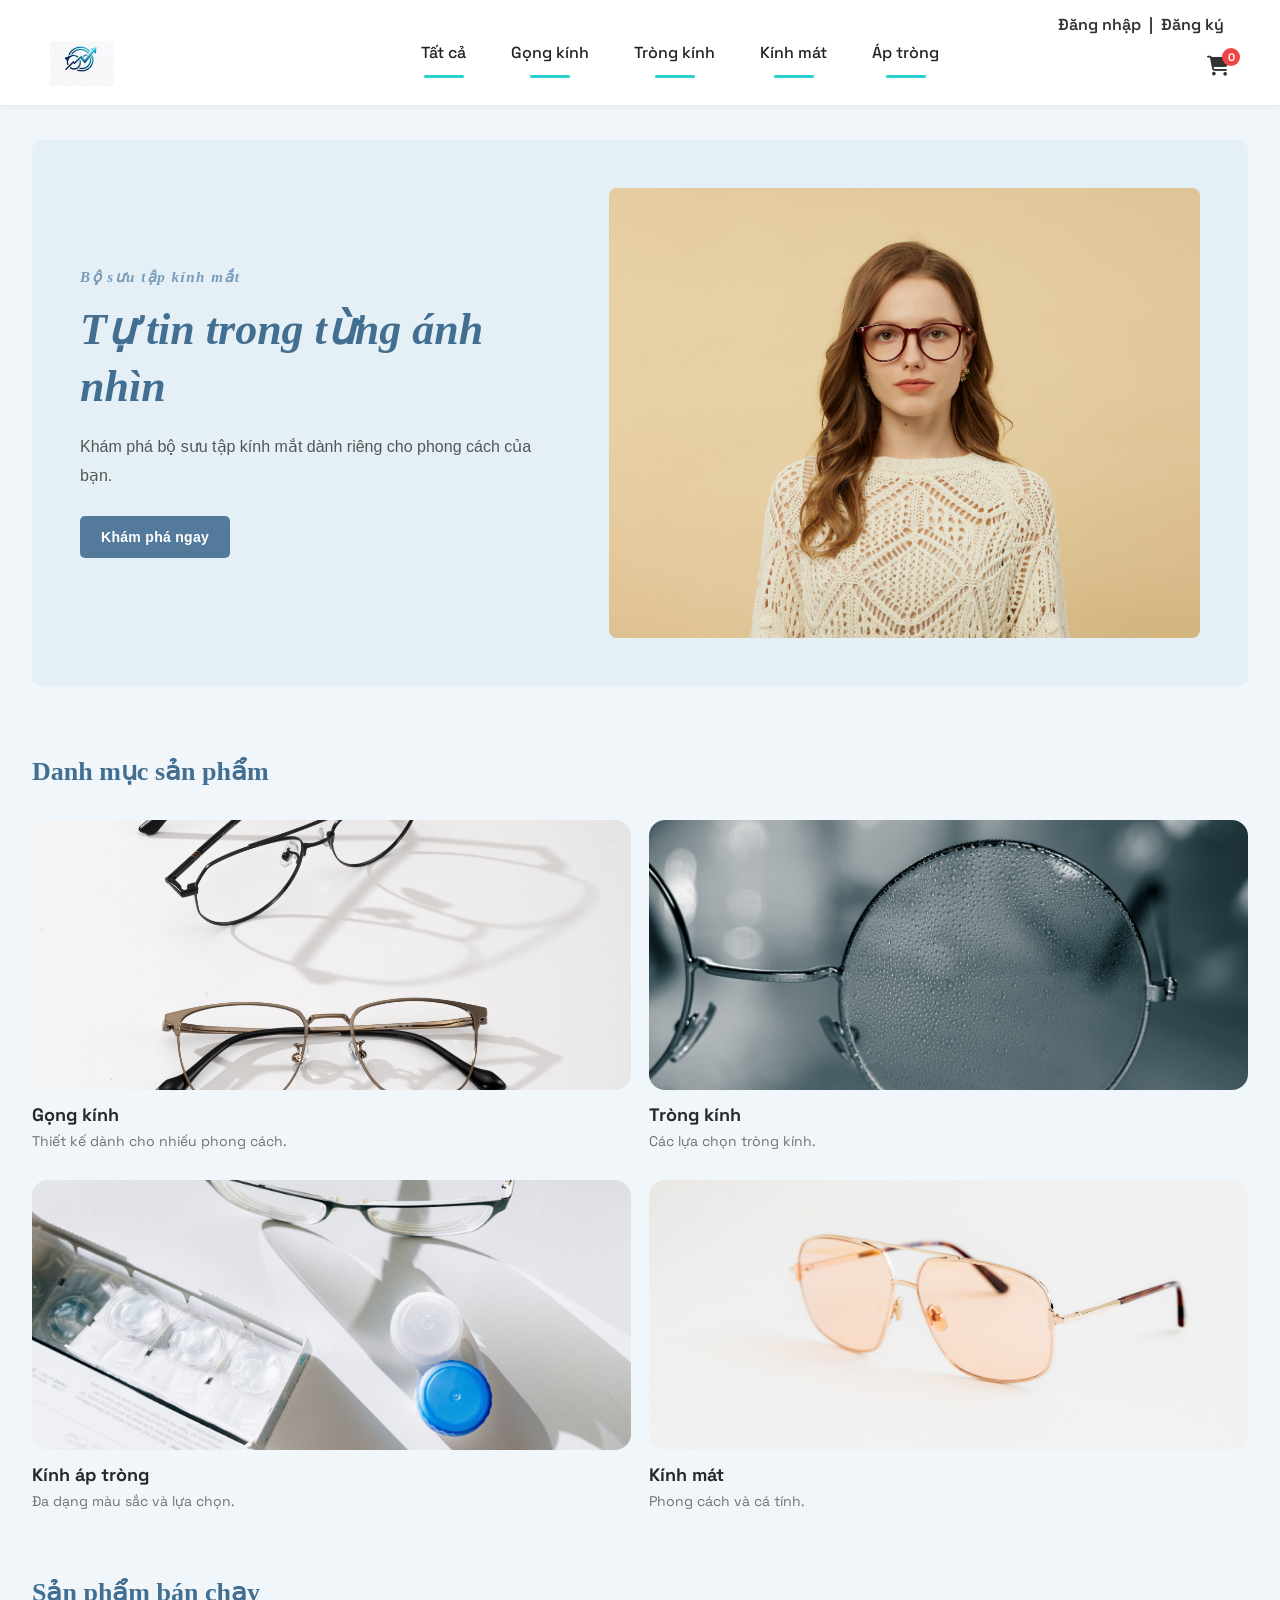
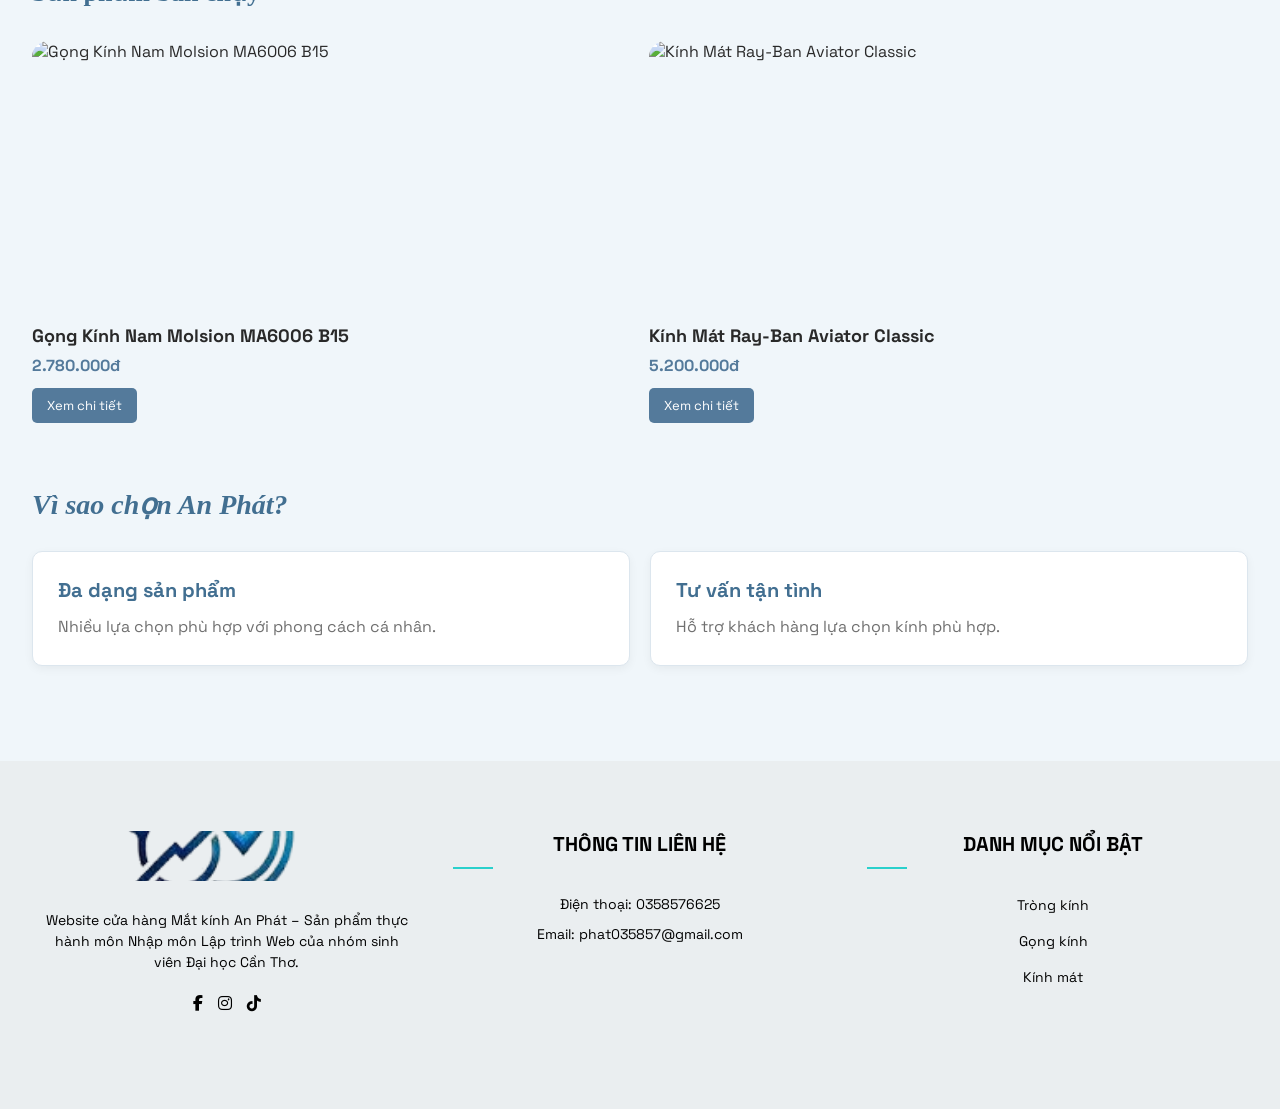
==== commit 5899d4ab: "Hoàn thành ver 1 của web" ====
--- a/index.html
+++ b/index.html
@@ -1,49 +1,53 @@
-<!doctype html>
-<html lang="vi">
-
+<!DOCTYPE html>
+<html lang="en">
 <head>
-    <meta charset="utf-8" />
-    <meta name="viewport" content="width=device-width, initial-scale=1" />
+    <meta charset="UTF-8">
+    <meta name="viewport" content="width=device-width, initial-scale=1.0">
     <link rel="stylesheet" href="https://cdnjs.cloudflare.com/ajax/libs/font-awesome/6.4.0/css/all.min.css" />
+    <link rel="stylesheet" href="assets/css/style.css">
+    <link rel="stylesheet" href="assets/css/homepage.css" />
     <title>Mắt kính An Phát</title>
-    <link rel="stylesheet" href="assets/css/homepage.css" />
-    <link rel="stylesheet" href="assets/css/style.css">
 </head>
 
 <body>
     <!-- HEADER -->
     <header class="header">
-        <div class="header__logo">
-            <a href="index.html">
-                <img src="assets/image/logo.jpg" alt="logo" />
-            </a>
+        <div class="header__top">
+            <div id="authentication" class="header__auth">
+                <a href="login.html">Đăng nhập</a>
+                <span>|</span>
+                <a href="register.html">Đăng ký</a>
+            </div>
+            <div id="user-info" class="header__auth hidden">
+                <span id="principal"></span>
+                <span>|</span>
+                <a href="#" id="logout">Đăng xuất</a>
+            </div>
         </div>
-        <div class="header__navform">
-            <nav class="header__navform--nav">
-                <li>
-                    <a href="shop.html" class="header__nav-link" data-category="gong-kinh">Gọng kính</a>
-                </li>
-                <li>
-                    <a href="shop.html" class="header__nav-link" data-category="trong-kinh">Tròng kính</a>
-                </li>
-                <li>
-                    <a href="shop.html" class="header__nav-link" data-category="kinh-mat">Kính mát</a>
-                </li>
-                <li><a href="#">Giới thiệu</a></li>
-            </nav>
-            <form class="header__navform--form">
-                <i class="fa-solid fa-cart-shopping"></i>
-            </form>
-
-            <div class="header__navform--login">
-                <a href="login.html">
-                    <i class="fa-regular fa-circle-user"></i>
+        <div class="header__main">
+            <div class="header__logo">
+                <a href="index.html">
+                    <img src="assets/image/logo.jpg" alt="logo" />
                 </a>
             </div>
-
-        </div>
-        <div class="hamburger">
-            <i class="fa-solid fa-bars"></i>
+            <div class="header__navform">
+                <nav class="header__navform--nav">
+                    <li><a href="shop.html" data-category="">Tất cả</a></li>
+                    <li><a href="shop.html" class="header__nav-link" data-category="gong-kinh">Gọng kính</a></li>
+                    <li><a href="shop.html" class="header__nav-link" data-category="trong-kinh">Tròng kính</a></li>
+                    <li><a href="shop.html" class="header__nav-link" data-category="kinh-mat">Kính mát</a></li>
+                    <li><a href="shop.html" class="header__nav-link" data-category="ap-trong">Áp tròng</a></li>
+                </nav>
+                <div class="header__actions">
+                    <a href="cart.html" class="header__cart">
+                        <i class="fa-solid fa-cart-shopping"></i>
+                        <span class="cart-badge" id="cartCount">0</span>
+                    </a>
+                </div>
+            </div>
+            <div class="hamburger">
+                <i class="fa-solid fa-bars"></i>
+            </div>
         </div>
     </header>
 
@@ -60,7 +64,7 @@
                     Khám phá bộ sưu tập kính mắt dành riêng cho phong cách của bạn.
                 </p>
 
-                <a href="#san-pham">Khám phá ngay</a>
+                <a href="shop.html" class="kham-pha">Khám phá ngay</a>
             </div>
 
             <img src="assets/image/hero-eyewear.jpg" alt="Người mẫu giới thiệu bộ sưu tập kính mắt" />
@@ -71,28 +75,28 @@
             <h2>Danh mục sản phẩm</h2>
 
             <article>
-                <img src="assets/image/gong-kinh.jpg" alt="Gọng kính" />
+                <img src="assets/image/gong-kinh.jpg" alt="Gọng kính" data-category="gong-kinh" />
 
                 <h3>Gọng kính</h3>
                 <p>Thiết kế dành cho nhiều phong cách.</p>
             </article>
 
             <article>
-                <img src="assets/image/trong-kinh.jpg" alt="Tròng kính" />
+                <img src="assets/image/trong-kinh.jpg" alt="Tròng kính" data-category="trong-kinh" />
 
                 <h3>Tròng kính</h3>
                 <p>Các lựa chọn tròng kính.</p>
             </article>
 
             <article>
-                <img src="assets/image/lens.jpg" alt="Kính áp tròng" />
+                <img src="assets/image/lens.jpg" alt="Kính áp tròng" data-category="ap-trong" />
 
                 <h3>Kính áp tròng</h3>
                 <p>Đa dạng màu sắc và lựa chọn.</p>
             </article>
 
             <article>
-                <img src="assets/image/kinh-mat.jpg" alt="Kính mát" />
+                <img src="assets/image/kinh-mat.jpg" alt="Kính mát" data-category="kinh-mat" />
 
                 <h3>Kính mát</h3>
                 <p>Phong cách và cá tính.</p>
@@ -103,26 +107,24 @@
         <section id="san-pham">
             <h2>Sản phẩm bán chạy</h2>
 
-            <article>
+            <article data-id="1" data-category="gong-kinh" data-price="2780000">
                 <figure>
-                    <img src="assets/image/ap-classic-01.jpg" alt="Gọng kính chữ nhật màu đen" />
-                    <figcaption>AP Classic 01</figcaption>
+                    <img src="https://product.hstatic.net/200000689681/product/1_f2e6da39e2b34218a2c490a29f5cbbfb_master.jpg" alt="Gọng Kính Nam Molsion MA6006 B15" />
+                    <figcaption>Gọng Kính Nam Molsion MA6006 B15</figcaption>
                 </figure>
-                <p>450.000đ</p>
-                <a href="#">Xem chi tiết</a>
+                <p>2.780.000đ</p>
+                <a href="detail.html">Xem chi tiết</a>
             </article>
 
-            <article>
+            <article data-id="16" data-category="kinh-mat" data-price="5200000">
                 <figure>
-                    <img src="assets/image/ap-metal-02.jpg" alt="Gọng kính kim loại màu bạc" />
-                    <figcaption>AP Metal 02</figcaption>
+                    <img src="https://cdn.hstatic.net/products/1000122386/rb3025_181_fb5f1b7bca324da99de7b1d0e2cce979.jpg" alt="Kính Mát Ray-Ban Aviator Classic" />
+                    <figcaption>Kính Mát Ray-Ban Aviator Classic</figcaption>
                 </figure>
-                <p>520.000đ</p>
-                <a href="#">Xem chi tiết</a>
+                <p>5.200.000đ</p>
+                <a href="detail.html">Xem chi tiết</a>
             </article>
-
-            <!-- Thêm các sản phẩm khác -->
-        </section>
+        </section>  
 
         <!-- WHY CHOOSE US -->
         <section id="ly-do-chon-an-phat">
@@ -146,8 +148,8 @@
             <div class="footer__gioithieu">
                 <img src="assets/image/logo-kobackground.png" alt="logo" class=" footer__logo">
                 <p class="footer-mota">
-                    Tự hào là một trong những doanh nghiệp mắt kính lớn nhất và lâu đời nhất tại Sài Gòn, với đội ngũ
-                    KTV và nhân viên nhiệt tình phục vụ quý khách.
+                    Website cửa hàng Mắt kính An Phát – Sản phẩm thực hành môn Nhập môn Lập trình Web của nhóm sinh viên
+                    Đại học Cần Thơ.
                 </p>
                 <div class="footer__mangxahoi">
                     <a href="#"><i class="fab fa-facebook-f"></i></a>
@@ -165,14 +167,13 @@
             <div class="footer__sanpham">
                 <h4 class="footer__h4">DANH MỤC NỔI BẬT</h4>
                 <ul class="footer__danhsach">
-                    <li><a href="#">Tròng kính</a></li>
-                    <li><a href="#">Kính gọng</a></li>
-                    <li><a href="#">Kính mát</a></li>
+                    <li><a href="shop.html" data-category="trong-kinh">Tròng kính</a></li>
+                    <li><a href="shop.html" data-category="gong-kinh">Gọng kính</a></li>
+                    <li><a href="shop.html" data-category="kinh-mat">Kính mát</a></li>
                 </ul>
             </div>
         </div>
     </footer>
-    <script src="assets/js/data.js"></script>
     <script src="assets/js/main.js"></script>
 </body>
 
--- a/assets/css/style.css
+++ b/assets/css/style.css
@@ -15,352 +15,198 @@
 body {
     display: flex;
     flex-direction: column;
-    min-height: 100vh;
+    justify-content: space-between;
 }
 
 main {
     flex: 1;
 }
 
-/* Start header  */
-
+.hidden {
+    display: none !important;
+}
+
+/* header start */
 .header {
-    box-shadow: rgba(0, 0, 0, 0.15) 1.95px 1.95px 2.6px;
-    display: flex;
+    background-color: white;
+    padding: 8px 50px 14px;
+    box-shadow: 0 2px 8px rgb(0 0 0 / 0.06);
     position: sticky;
     top: 0;
-    z-index: 1000;
-    background-color: white;
-}
-
-.header__logo {
-    flex: 0 0 10%;
-}
-
-.header__logo a img {
-    width: 100px;
-    height: 70px;
-}
-
-.header__logo a {
+    z-index: 100;
+}
+
+.header__top {
+    display: flex;
+    justify-content: flex-end;
+    margin: 6px;
+    color: #333;
+}
+
+.header__auth {
+    display: flex;
+    align-items: center;
+    gap: 8px;
+    color: #333;
+    font-weight: 600;
+}
+
+.header__auth a {
+    color: #333;
+    text-decoration: none;
+}
+
+.header__auth a:hover {
+    color: #2AD0CC;
+}
+
+#principal {
+    color: #0d9488;
+    font-weight: 700;
+}
+
+.header__main {
+    display: flex;
+    align-items: center;
+    justify-content: space-between;
+}
+
+.header__logo img {
+    height: 45px;
+    object-fit: contain;
+}
+
+.header__navform {
+    display: flex;
+    align-items: center;
+    justify-content: space-between;
+    flex: 1;
+    margin-left: 40px;
+}
+
+.header__navform--nav {
+    display: flex;
+    list-style: none;
+    gap: 45px;
+    margin: 0 auto;
+}
+
+.header__navform--nav li {
+    position: relative;
+}
+
+.header__navform--nav li::after {
+    content: '';
+    background-color: #2AD0CC;
+    display: block;
+    position: static;
+    width: 40px;
+    height: 3px;
+    margin: 12px 0;
+    margin-left: auto;
+    margin-right: auto;
+    border-radius: 2px;
+}
+
+.header__navform--nav a {
+    text-decoration: none;
+    color: #222;
+    font-size: 16px;
+    font-weight: 500;
+}
+
+.header__navform--nav a:hover {
+    color: #2AD0CC;
+}
+
+.header__actions {
+    display: flex;
+    align-items: center;
+    gap: 18px;
+}
+
+.hamburger {
+    display: none;
+    font-size: 22px;
+    cursor: pointer;
+}
+
+.header__cart {
+    position: relative;
     display: flex;
     align-items: center;
     justify-content: center;
-}
-
-.header__navform {
-    display: flex;
-    flex: 0 0 90%;
-    align-items: center;
-}
-
-.header__navform--nav {
-    display: flex;
-    flex: 0 0 70%;
-    justify-content: space-evenly;
-    align-items: center;
-    z-index: 999;
-}
-
-.header__navform--nav li a {
     text-decoration: none;
-    padding: 20px;
-    color: black;
-    border-radius: 10px;
-    font-weight: 600;
-    position: relative;
-    overflow: hidden;
-}
-
-.header__navform--nav li a::after {
-    content: "";
+    font-size: 20px;
+    color: #333;
+    cursor: pointer;
+}
+
+.header__cart:hover {
+    color: #2AD0CC;
+}
+
+.cart-badge {
     position: absolute;
-    bottom: 0;
-    left: 10%;
-    width: 80%;
-    height: 2px;
+    top: -8px;
+    right: -10px;
+    background-color: #ef4444;
+    color: #ffffff;
+    font-size: 11px;
+    font-weight: 700;
+    min-width: 18px;
+    height: 18px;
+    padding: 0 4px;
+    border-radius: 999px;
+    display: flex;
+    align-items: center;
+    justify-content: center;
+}
+/* header end */
+
+/* cụm tăng giảm số lượng dùng chung (detail + cart) */
+.qlsl {
+    display: inline-flex;
+    align-items: center;
+    justify-content: center;
+    gap: 8px;
+    background-color: #f8fafc;
+    border: 1px solid #cbd5e1;
+    border-radius: 8px;
+    padding: 4px 6px;
+}
+
+.qlsl button {
+    width: 28px;
+    height: 28px;
+    border: none;
+    background-color: #ffffff;
+    color: #1f2937;
+    border-radius: 6px;
+    font-size: 16px;
+    font-weight: 700;
+    cursor: pointer;
+    box-shadow: 0 1px 2px rgba(0, 0, 0, 0.1);
+    transition: background-color 0.2s ease, color 0.2s ease;
+}
+
+.qlsl button:hover {
     background-color: #2AD0CC;
-}
-
-.header__navform--nav li a:hover {
-    color: rgba(186, 186, 186, 0.994);
-}
-
-.header__navform--nav li {
-    list-style-type: none;
-}
-
-.header__navform--form {
-    flex: 0 0 15%;
-}
-
-.header__navform--login {
-    display: flex;
-    align-items: center;
-    justify-content: center;
-    cursor: pointer;
-    padding: 0 10px;
-}
-
-.header__navform--login i {
-    font-weight: 1000px;
-    font-size: 30px;
-}
-
-.form--button i {
-    font-weight: 600;
-}
-
-.hamburger {
-    position: absolute;
-    font-size: 30px;
-    top: 24%;
-    right: 110px;
-    display: none;
-}
-
-/* End header  */
-
-/* Start Main  */
-
-/* Start product sanpham */
-
-.section2 {
-    margin: 20px auto;
-    max-width: 1200px;
-    height: auto;
-}
-
-.shop-header h1 {
-    font-size: 32px;
-    color: #333;
+    color: #ffffff;
+}
+
+.qlsl span {
+    min-width: 24px;
     text-align: center;
-
-}
-
-.shop-toolbar {
-    display: flex;
-    justify-content: space-between;
-    align-items: center;
-    padding-bottom: 20px;
-    border-bottom: 1px solid #000;
-    margin-bottom: 30px;
-    font-size: 13px;
-    color: #555;
-}
-
-.toolbar-right {
-    display: flex;
-    align-items: center;
-    gap: 20px;
-}
-
-.sort {
-    border: none;
-    cursor: pointer;
-    color: #555;
-}
-
-.view-toggles span {
-    font-size: 18px;
-    cursor: pointer;
-    padding: 0 5px;
-}
-
-.view-toggles .active {
-    color: #000;
-    font-weight: bold;
-}
-
-.shop-grid {
-    display: grid;
-    grid-template-columns: repeat(auto-fill, minmax(350px, 1fr));
-    gap: 30px;
-}
-
-.shop-card {
-    border: 1px solid #eaeaea;
-    border-radius: 12px;
-    overflow: hidden;
-    background: #fff;
-    transition: transform 0.2s ease, box-shadow 0.2s ease;
-    display: flex;
-    flex-direction: column;
-    justify-content: space-between;
-}
-
-.shop-card:hover {
-    transform: translateY(-5px);
-    box-shadow: 0 5px 15px rgba(0, 0, 0, 0.1);
-}
-
-.shop-card__img-box {
-    position: relative;
-    padding-top: 10px;
-}
-
-.shop-card__img {
-    width: 100%;
-    object-fit: cover;
-}
-
-.shop-card__cart-btn {
-    position: absolute;
-    top: 10px;
-    right: 10px;
-    background: white;
-    border: 1px solid #eaeaea;
-    width: 38px;
-    height: 38px;
-    border-radius: 8px;
-    display: flex;
-    align-items: center;
-    justify-content: center;
-    cursor: pointer;
-    color: #333;
-    font-size: 16px;
-    box-shadow: 0 2px 5px rgba(0, 0, 0, 0.08);
-    transition: all 0.2s;
-}
-
-.shop-card__cart-btn:hover {
-    background: #f5f5f5;
-    color: #48c4c4;
-}
-
-.shop-card__info {
-    padding: 15px;
-    text-align: center;
-}
-
-.shop-card__title {
+    font-weight: 700;
     font-size: 15px;
-    color: #333;
-    margin-bottom: 8px;
-    font-weight: 600;
-    white-space: nowrap;
-    overflow: hidden;
-    text-overflow: ellipsis;
-}
-
-.shop-card__price-box {
-    display: flex;
-    justify-content: center;
-    align-items: center;
-    gap: 10px;
-}
-
-.shop-card__current-price {
-    color: #48c4c4;
-    font-size: 20px;
-    font-weight: 700;
-}
-
-.pagination-container {
-    display: flex;
-    justify-content: center;
-    align-items: center;
-    gap: 10px;
-    margin-top: 50px;
-    margin-bottom: 50px;
-}
-
-.page-btn {
-    padding: 8px 16px;
-    border: 1px solid #ddd;
-    background-color: #fff;
-    color: #333;
-    font-size: 14px;
-    cursor: pointer;
-    transition: all 0.2s ease;
-}
-
-.page-btn:hover {
-    background-color: #f0f0f0;
-}
-
-
-.page-btn.active {
-    background-color: #48c4c4;
-    color: #fff;
-    border-color: #48c4c4;
-    font-weight: bold;
-}
-
-/* end product sanpham */
-.carousel {
-    position: relative;
-    width: 100%;
-    height: 800px;
-    overflow: hidden;
-}
-
-.carousel__item {
-    width: 100%;
-    height: 800px;
-    background: gray;
-    opacity: 0;
-    visibility: hidden;
-    position: absolute;
-    left: 100%;
-    transition: all 0.6s ease-in-out;
-    overflow: hidden;
-}
-
-.carousel__item--selected {
-    left: 0;
-    opacity: 1;
-    visibility: visible;
-}
-
-.carousel__item img {
-    width: 100%;
-    height: 100%;
-    object-fit: cover;
-    position: relative;
-}
-
-
-
-.carousel__nav {
-    width: 100%;
-    padding: 20px 0px;
-    position: absolute;
-    bottom: 0;
-    position: absolute;
-    left: 0;
-    text-align: center;
-    z-index: 10;
-}
-
-.carousel__button {
-    width: 10px;
-    height: 10px;
-    display: inline-block;
-    background-color: rgba(255, 255, 255, 0.2);
-    border-radius: 50%;
-    margin: 0 5px;
-    cursor: pointer;
-    outline: none;
-    user-select: none;
-}
-
-.carousel__button--selected {
-    background-color: rgba(255, 255, 255, 0.5);
-}
-
-
-/* End Main  */
-
-
-/* Start Footer */
-
-
-
+}
+
+/* footer start */
 .footer {
     background-color: #EAEEF0;
     color: #000;
-    padding: 50px 20px; 
+    padding: 50px 20px;
 }
 
 .footer-container {
@@ -393,7 +239,6 @@
 .footer__gioithieu {
     display: flex;
     flex-direction: column;
-
 }
 
 .footer__logo {
@@ -423,6 +268,7 @@
 .footer__mangxahoi a:hover {
     background-color: #2AD0CC;
     border-color: #2AD0CC;
+    border-radius: 15px;
     color: #fff;
 }
 
@@ -447,59 +293,106 @@
     margin-bottom: 10px;
 }
 
-.footer__tblienhe>p{
-    color: #000;
-}
-
-
-@media screen and (max-width: 768px) {
+.footer__tblienhe > p {
+    color: #000;
+}
+/* footer end */
+
+@media (max-width: 1024px) {
+    .header {
+        padding: 8px 24px 14px;
+    }
+
+    .header__navform {
+        margin-left: 20px;
+    }
+
+    .header__navform--nav {
+        gap: 24px;
+    }
+
+    .footer-container {
+        grid-template-columns: repeat(2, 1fr);
+        gap: 30px;
+    }
+}
+
+@media (max-width: 768px) {
     .hamburger {
         display: block;
-        z-index: 1000;
+        font-size: 24px;
+        cursor: pointer;
+    }
+
+    .hamburger.active {
+        position: fixed;
+        top: 15px;
+        right: 20px;
+        z-index: 1002;
     }
 
     .header__navform {
-        visibility: hidden;
-        flex-direction: column;
         position: fixed;
         top: 0;
-        right: -250px;
-        z-index: 999;
+        right: -100%;
+        width: 250px;
         height: 100vh;
-        width: 250px;
-        background-color: white;
-        box-shadow: rgba(0, 0, 0, 0.25) 0px 54px 55px, rgba(0, 0, 0, 0.12) 0px -12px 30px, rgba(0, 0, 0, 0.12) 0px 4px 6px, rgba(0, 0, 0, 0.17) 0px 12px 13px, rgba(0, 0, 0, 0.09) 0px -3px 5px;
-        margin-top: auto;
-        gap: 10px;
-        justify-content: end;
-        transition: right 0.4s ease-in-out,
-            visibility 0.4s ease-in-out;
-    }
-
-    .header__navform--nav li a {
-        text-decoration: none;
-        padding: 10px 80px;
-        color: black;
-        border-radius: 10px;
-    }
-
-    .header_navform-login {
-        order: 1;
+        background-color: #ffffff;
+        box-shadow: -2px 0 10px rgba(0, 0, 0, 0.1);
+        justify-content: flex-start;
+        display: flex;
+        flex-direction: column;
+        align-items: flex-start;
+        padding: 65px 20px 20px;
+        margin-left: 0;
+        z-index: 1001;
+        transition: 0.3s;
+    }
+
+    .header__navform.active--ham {
+        right: 0;
+    }
+
+    .header__actions {
+        order: -1;
+        width: 100%;
+        padding-bottom: 15px;
+        margin-bottom: 10px;
+        border-bottom: 1px solid #eeeeee;
     }
 
     .header__navform--nav {
-        order: 2;
         flex-direction: column;
-    }
-
-    .header__navform--form {
-        order: 3;
-
-    }
-
-    .header__navform.active--ham {
-        display: flex;
-        visibility: visible;
-        right: 0;
+        align-items: flex-start;
+        justify-content: space-around;
+        width: 100%;
+        gap: 16px;
+    }
+
+    .header__navform--nav li {
+        width: 100%;
+    }
+
+    .header__navform--nav li::after {
+        width: 100%;
+    }
+}
+
+@media (max-width: 600px) {
+    .header {
+        padding: 8px 16px 12px;
+    }
+
+    .header__logo img {
+        height: 38px;
+    }
+
+    .footer {
+        padding: 32px 16px;
+    }
+
+    .footer-container {
+        grid-template-columns: 1fr;
+        gap: 24px;
     }
 }
--- a/assets/css/homepage.css
+++ b/assets/css/homepage.css
@@ -45,7 +45,7 @@
    HEADER
 ================================= */
 
-header {
+/* header {
     display: flex;
     align-items: center;
     justify-content: space-between;
@@ -53,39 +53,39 @@
     padding: 18px 5%;
     background-color: #ffffff;
     border-bottom: 1px solid #dce6ee;
-}
+} */
 
 /* Logo */
 
-.logo,
+/* .logo,
 header > a:first-child {
     color: #547a9b;
     font-size: 24px;
     font-weight: bold;
     letter-spacing: 1px;
     white-space: nowrap;
-}
-
-.logo span {
+} */
+
+/* .logo span {
     display: block;
     margin-top: 3px;
     color: #789bb8;
     font-size: 10px;
     font-weight: normal;
     letter-spacing: 3px;
-}
+} */
 
 /* Neu dung anh logo */
 
-header > a:first-child img {
+/* header > a:first-child img {
     display: block;
     width: 150px;
     height: auto;
-}
+} */
 
 /* Form tim kiem */
 
-header form {
+/* header form {
     display: flex;
     align-items: center;
     gap: 10px;
@@ -113,11 +113,11 @@
     border-radius: 5px;
     font-size: 14px;
     cursor: pointer;
-}
+} */
 
 /* Gio hang */
 
-header > a:last-child {
+/* header > a:last-child {
     display: inline-block;
     padding: 11px 17px;
     border: 1px solid #547a9b;
@@ -125,16 +125,16 @@
     color: #547a9b;
     font-weight: bold;
     white-space: nowrap;
-}
+} */
 
 
 /* =================================
    NAVIGATION
 ================================= */
 
-nav {
+/* nav {
     background-color: #ffffff;
-    /* border-bottom: 1px solid #dce6ee; */
+    border-bottom: 1px solid #dce6ee;
 }
 
 nav ul {
@@ -151,7 +151,7 @@
     color: #292929;
     font-size: 16px;
     font-weight: bold;
-}
+} */
 
 
 /* =================================
@@ -398,6 +398,10 @@
     line-height: 1.7;
 }
 
+#danh-muc article img{
+    cursor: pointer;
+}
+
 /* =================================
    FOOTER
 ================================= */
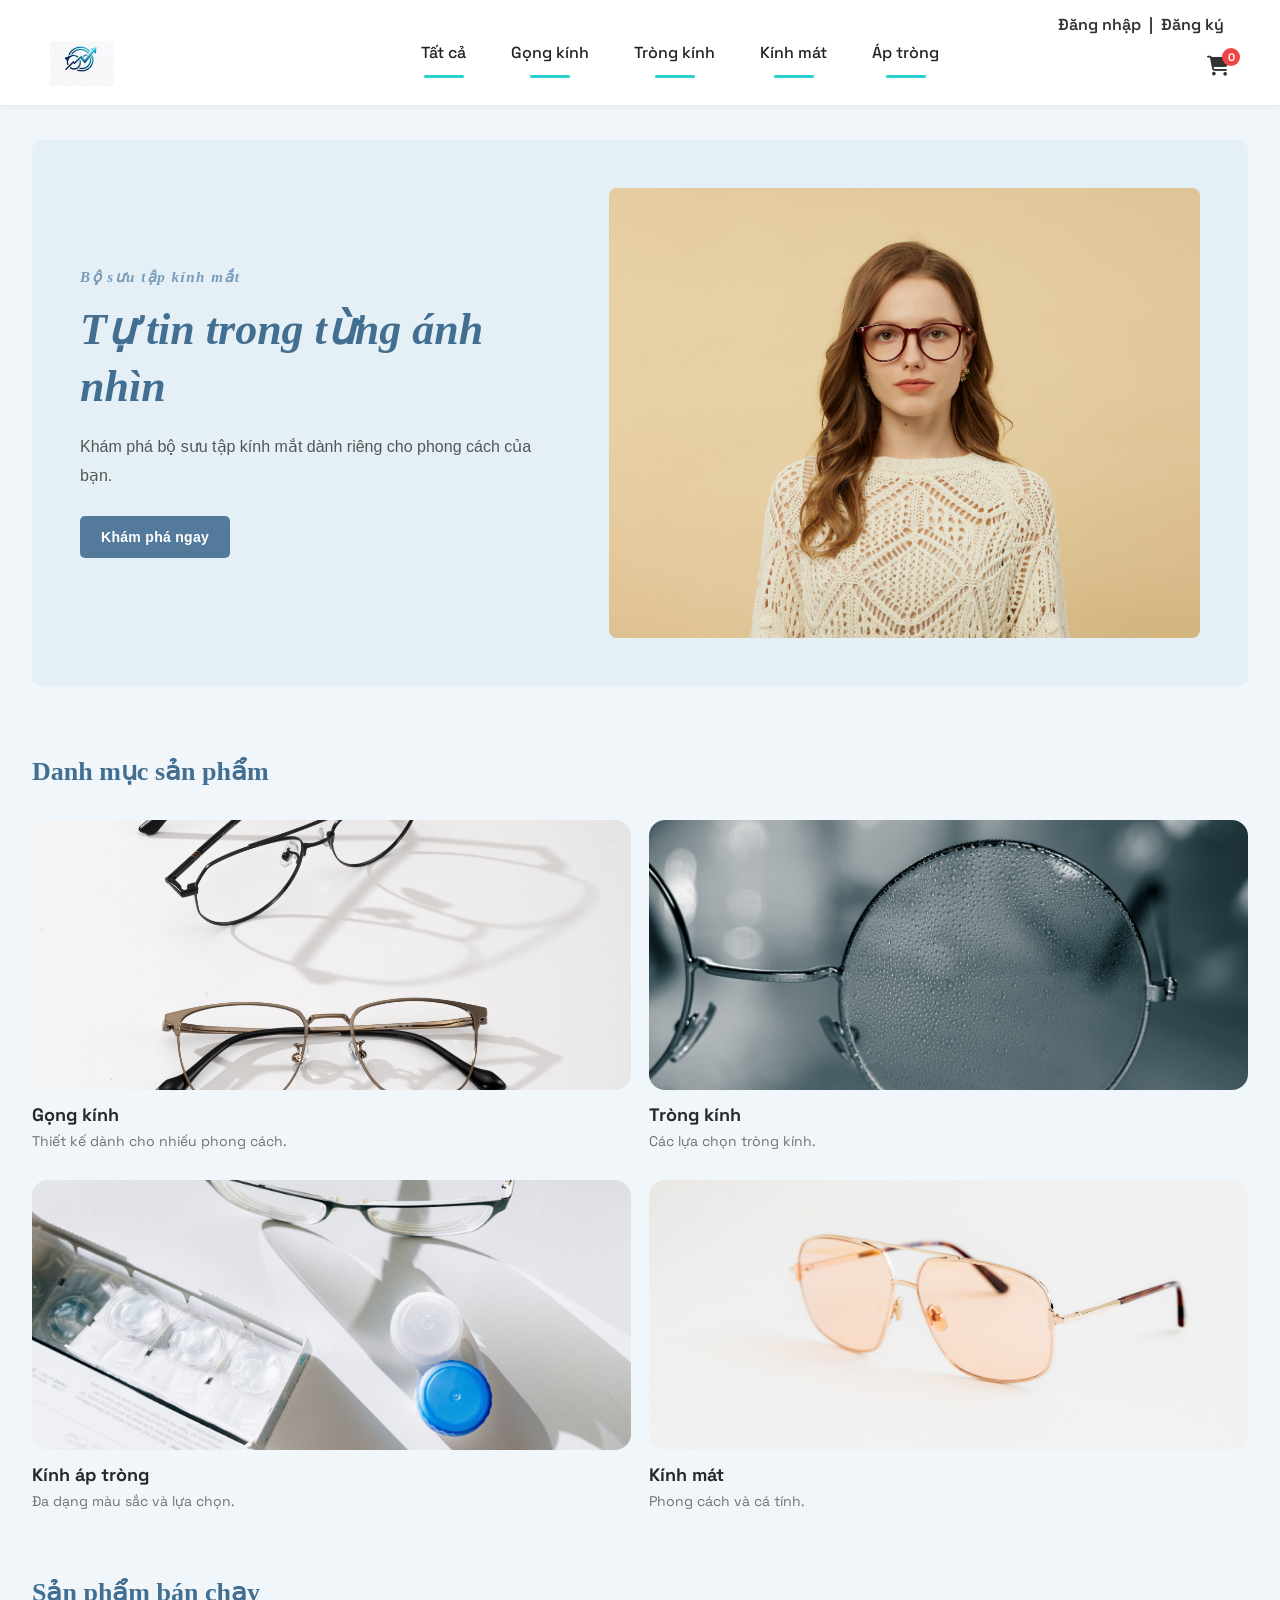
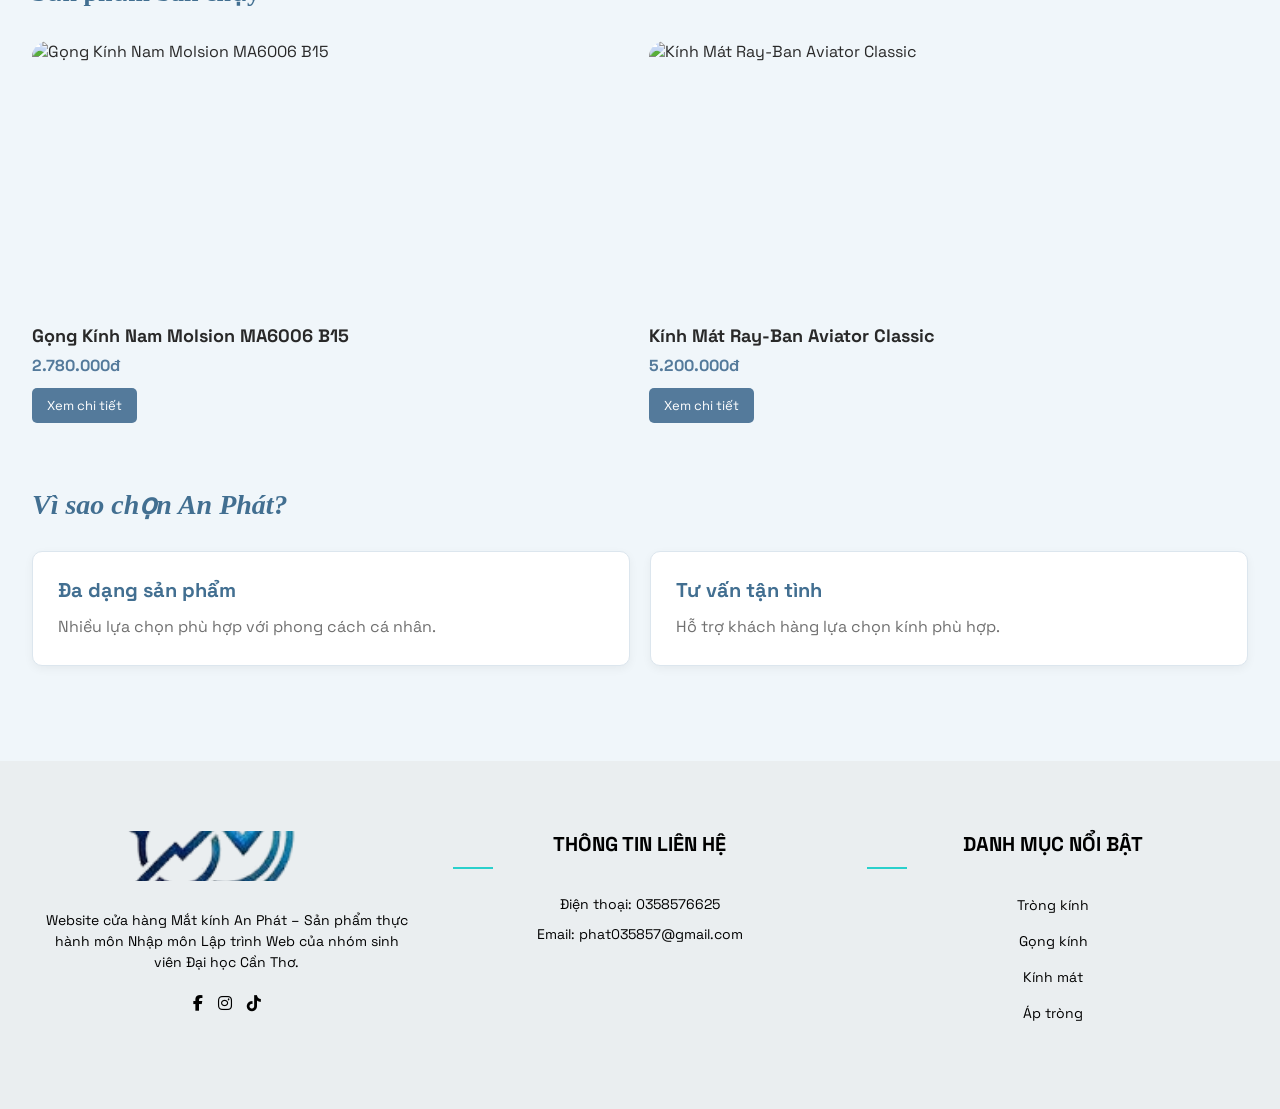
==== commit d1a5d915: "ver 1.01" ====
--- a/index.html
+++ b/index.html
@@ -170,6 +170,7 @@
                     <li><a href="shop.html" data-category="trong-kinh">Tròng kính</a></li>
                     <li><a href="shop.html" data-category="gong-kinh">Gọng kính</a></li>
                     <li><a href="shop.html" data-category="kinh-mat">Kính mát</a></li>
+                    <li><a href="shop.html" data-category="ap-trong">Áp tròng</a></li>
                 </ul>
             </div>
         </div>
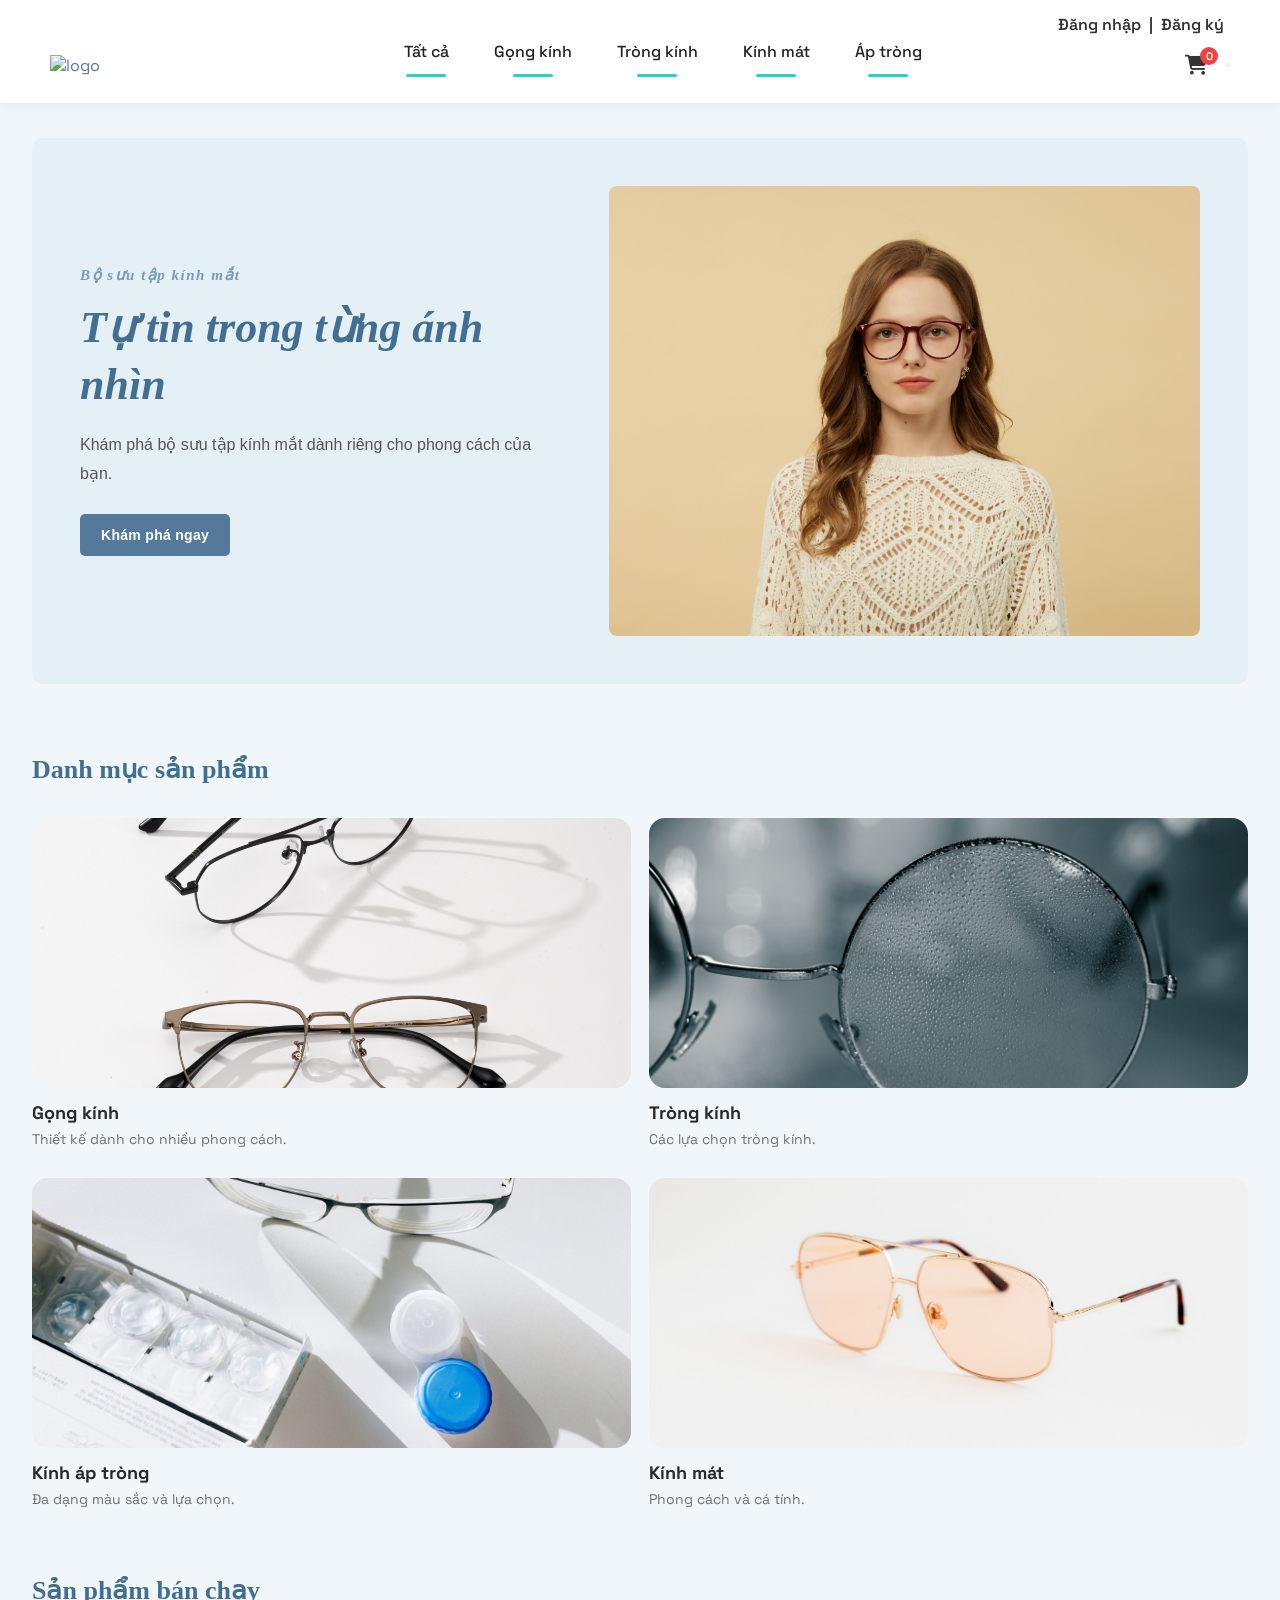
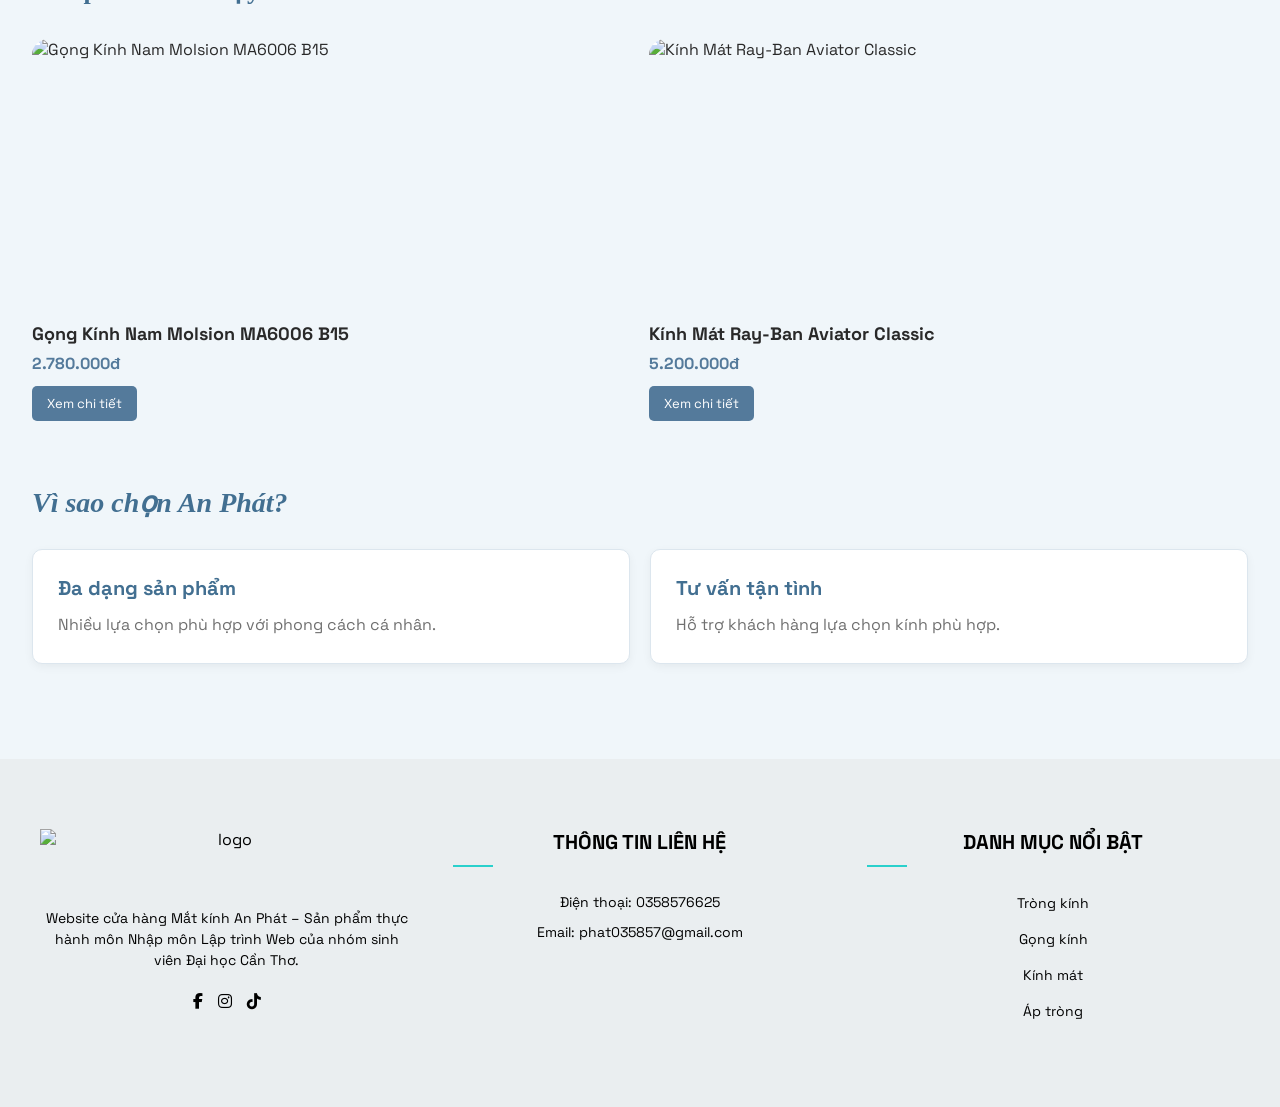
==== commit 7ad6ea2f: "Add files via upload" ====
--- a/index.html
+++ b/index.html
@@ -5,6 +5,7 @@
     <meta name="viewport" content="width=device-width, initial-scale=1.0">
     <link rel="stylesheet" href="https://cdnjs.cloudflare.com/ajax/libs/font-awesome/6.4.0/css/all.min.css" />
     <link rel="stylesheet" href="assets/css/style.css">
+    <link rel="icon" href="assets/image/logo - Copy.jpg" type="image/jpg" />
     <link rel="stylesheet" href="assets/css/homepage.css" />
     <title>Mắt kính An Phát</title>
 </head>
@@ -27,7 +28,7 @@
         <div class="header__main">
             <div class="header__logo">
                 <a href="index.html">
-                    <img src="assets/image/logo.jpg" alt="logo" />
+                    <img src="assets/image/logo-khongbackground.png" alt="logo" />
                 </a>
             </div>
             <div class="header__navform">
@@ -43,6 +44,7 @@
                         <i class="fa-solid fa-cart-shopping"></i>
                         <span class="cart-badge" id="cartCount">0</span>
                     </a>
+                    <button type="button" id="themeToggle"class="theme-toggle" onclick="ChangeMode()"><span class="numtron"></span></button>
                 </div>
             </div>
             <div class="hamburger">
@@ -146,7 +148,7 @@
     <footer class="footer">
         <div class="footer-container">
             <div class="footer__gioithieu">
-                <img src="assets/image/logo-kobackground.png" alt="logo" class=" footer__logo">
+                <img src="assets/image/logo-khongbackground.png" alt="logo" class=" footer__logo">
                 <p class="footer-mota">
                     Website cửa hàng Mắt kính An Phát – Sản phẩm thực hành môn Nhập môn Lập trình Web của nhóm sinh viên
                     Đại học Cần Thơ.
@@ -176,6 +178,7 @@
         </div>
     </footer>
     <script src="assets/js/main.js"></script>
+    <script src="assets/js/theme.js"></script>
 </body>
 
 </html>
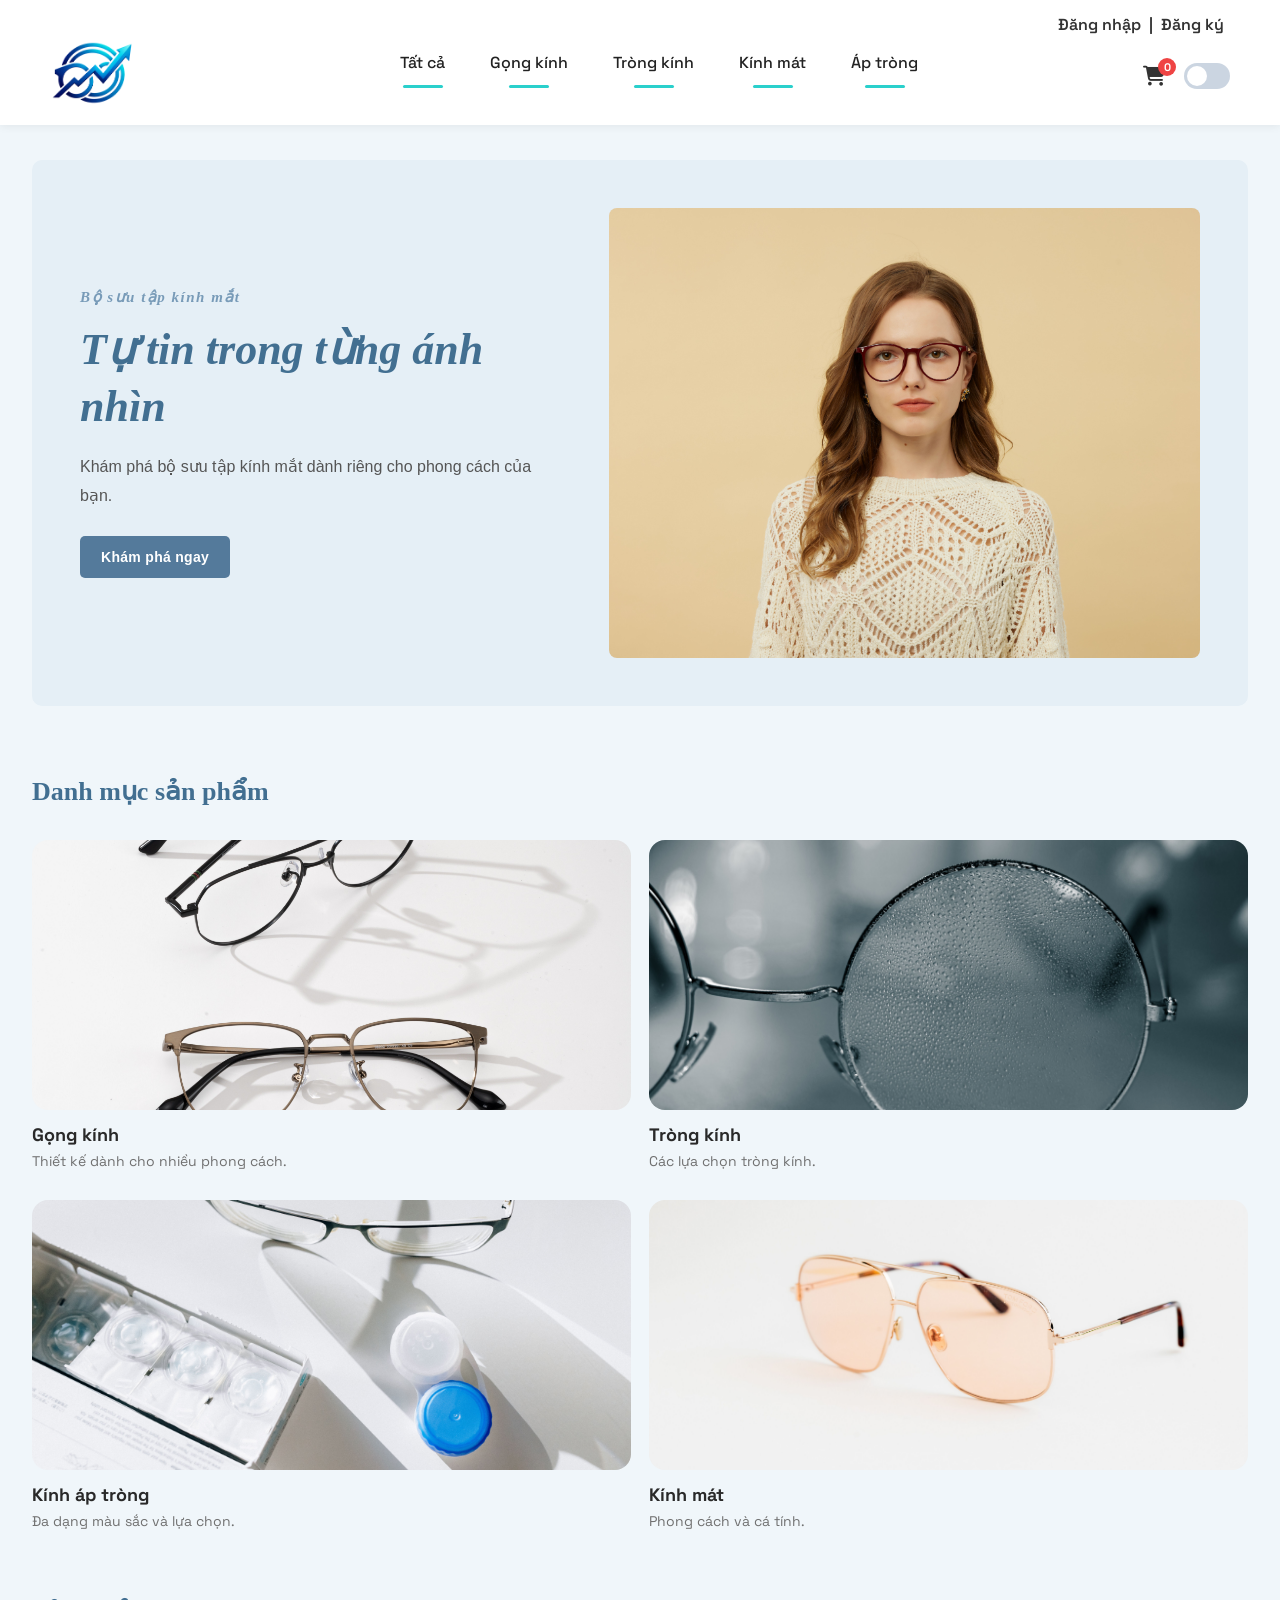
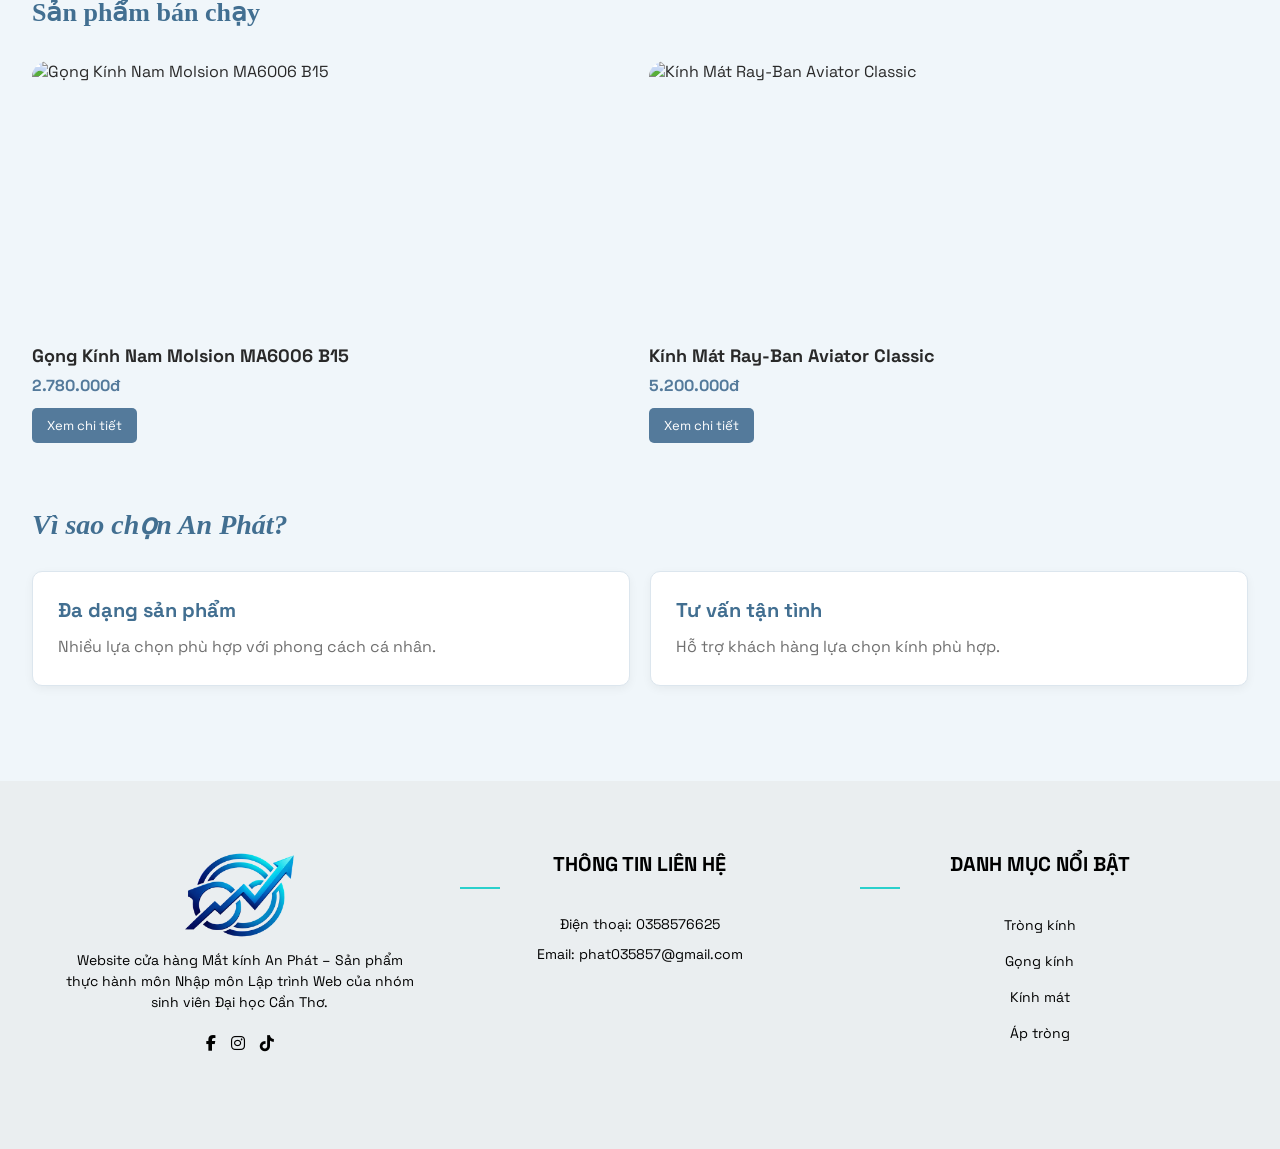
==== commit ad091d07: "Optimize cart updates to prevent page reloads and clean up unused selectors - Eliminate full page re" ====
--- a/index.html
+++ b/index.html
@@ -34,17 +34,17 @@
             <div class="header__navform">
                 <nav class="header__navform--nav">
                     <li><a href="shop.html" data-category="">Tất cả</a></li>
-                    <li><a href="shop.html" class="header__nav-link" data-category="gong-kinh">Gọng kính</a></li>
-                    <li><a href="shop.html" class="header__nav-link" data-category="trong-kinh">Tròng kính</a></li>
-                    <li><a href="shop.html" class="header__nav-link" data-category="kinh-mat">Kính mát</a></li>
-                    <li><a href="shop.html" class="header__nav-link" data-category="ap-trong">Áp tròng</a></li>
+                    <li><a href="shop.html" data-category="gong-kinh">Gọng kính</a></li>
+                    <li><a href="shop.html" data-category="trong-kinh">Tròng kính</a></li>
+                    <li><a href="shop.html" data-category="kinh-mat">Kính mát</a></li>
+                    <li><a href="shop.html" data-category="ap-trong">Áp tròng</a></li>
                 </nav>
                 <div class="header__actions">
                     <a href="cart.html" class="header__cart">
                         <i class="fa-solid fa-cart-shopping"></i>
                         <span class="cart-badge" id="cartCount">0</span>
                     </a>
-                    <button type="button" id="themeToggle"class="theme-toggle" onclick="ChangeMode()"><span class="numtron"></span></button>
+                    <button type="button" class="theme-toggle" onclick="ChangeMode()"><span class="numtron"></span></button>
                 </div>
             </div>
             <div class="hamburger">
--- a/assets/css/style.css
+++ b/assets/css/style.css
@@ -26,7 +26,7 @@
     display: none !important;
 }
 
-/* header start */
+
 .header {
     background-color: white;
     padding: 8px 50px 14px;
@@ -72,8 +72,9 @@
 }
 
 .header__logo img {
-    height: 45px;
-    object-fit: contain;
+    width: 85px;
+    height: 65px;
+    object-fit: cover;
 }
 
 .header__navform {
@@ -162,9 +163,8 @@
     align-items: center;
     justify-content: center;
 }
-/* header end */
-
-/* cụm tăng giảm số lượng dùng chung (detail + cart) */
+
+
 .qlsl {
     display: inline-flex;
     align-items: center;
@@ -174,6 +174,7 @@
     border: 1px solid #cbd5e1;
     border-radius: 8px;
     padding: 4px 6px;
+    color: black;
 }
 
 .qlsl button {
@@ -202,7 +203,6 @@
     font-size: 15px;
 }
 
-/* footer start */
 .footer {
     background-color: #EAEEF0;
     color: #000;
@@ -212,9 +212,18 @@
 .footer-container {
     max-width: 1200px;
     margin: 20px auto;
-    display: grid;
-    grid-template-columns: 1fr 1fr 1fr;
-    gap: 40px;
+}
+
+.footer-container > div {
+    float: left;
+    width: 33.33%;
+    padding: 0 20px;
+}
+
+.footer-container::after { 
+    content: "";
+    display: block;
+    clear: both;
 }
 
 .footer__h4 {
@@ -239,12 +248,13 @@
 .footer__gioithieu {
     display: flex;
     flex-direction: column;
+    align-items: center;
 }
 
 .footer__logo {
-    height: 50px;
-    margin-bottom: 20px;
-    object-fit: cover;
+    width: 280px;
+    height: 90px;
+    object-fit: contain;
 }
 
 .footer-mota {
@@ -296,7 +306,7 @@
 .footer__tblienhe > p {
     color: #000;
 }
-/* footer end */
+
 
 @media (max-width: 1024px) {
     .header {
@@ -311,9 +321,26 @@
         gap: 24px;
     }
 
-    .footer-container {
-        grid-template-columns: repeat(2, 1fr);
-        gap: 30px;
+    .footer-container > div {
+        float: none;
+        clear: none;
+        width: 100%;
+        padding: 0;
+        margin-bottom: 28px;
+        text-align: center;
+    }
+
+    .footer-container > div:last-child {
+        margin-bottom: 0;
+    }
+
+    .footer__gioithieu {
+        align-items: center;
+    }
+
+    .footer__h4::after {
+        left: 50%;
+        transform: translateX(-50%);
     }
 }
 
@@ -329,6 +356,10 @@
         top: 15px;
         right: 20px;
         z-index: 1002;
+    }
+
+    body.dark-mode .hamburger{
+        color: white;
     }
 
     .header__navform {
@@ -376,6 +407,22 @@
     .header__navform--nav li::after {
         width: 100%;
     }
+    .theme-toggle__actions {
+        width: 46px;
+        height: 26px;
+        border: none;
+        margin-left: 15px;
+        border-radius: 20px;
+        background-color: #CBD5E1;
+        padding: 3px;
+        cursor: pointer;
+        display: flex;
+        align-items: center;
+        transition: background-color 0.3s ease;
+    }
+    body.dark-mode .header__navform {
+        background-color: #111827;
+    }
 }
 
 @media (max-width: 600px) {
@@ -391,8 +438,77 @@
         padding: 32px 16px;
     }
 
-    .footer-container {
-        grid-template-columns: 1fr;
-        gap: 24px;
-    }
-}+    .footer-container > div {
+        width: 100%;
+        padding: 0;
+        margin-bottom: 24px;
+    }
+}
+/* LIÊN QUAN ĐẾN DARK - MODE */
+/* Công tắc Dark Mode */
+.theme-toggle {
+    width: 46px;
+    height: 26px;
+    border: none;
+    border-radius: 20px;
+    background-color: #CBD5E1;
+    padding: 3px;
+    cursor: pointer;
+    display: flex;
+    align-items: center;
+    transition: background-color 0.3s ease;
+}
+
+/* Núm tròn bên trong công tắc */
+.numtron {
+    width: 20px;
+    height: 20px;
+    border-radius: 50%;
+    background-color: #FFFFFF;
+    display: block;
+    transition: transform 0.3s ease;
+}
+
+/* Màu background của công tắc khi bật Dark Mode */
+body.dark-mode .theme-toggle {
+    background-color: #2DD4BF;
+}
+/* Hiệu ứng di chuyển núm tròn sang bên phải khi bật Dark Mode */
+body.dark-mode .numtron {
+    transform: translateX(20px);
+}
+body.dark-mode .header {
+    background-color: #111827;
+}
+body.dark-mode .header__top,
+body.dark-mode .header__auth,
+body.dark-mode .header__auth a,
+body.dark-mode .header__navform--nav a,
+body.dark-mode .header__cart {
+    color: #F1F5F9;
+}
+body.dark-mode .header__navform--nav a:hover, 
+body.dark-mode .header__cart:hover,
+body.dark-mode .header__auth a:hover {
+    color: #2AD0CC;
+}
+body.dark-mode .footer {
+    background-color: #111827;
+    color: #F1F5F9;
+}
+
+body.dark-mode .footer-mota {
+    color: #CBD5E1;
+}
+
+body.dark-mode .footer__mangxahoi a {
+    color: #CBD5E1;
+}
+
+body.dark-mode .footer__danhsach a {
+    color: #CBD5E1;
+}
+
+body.dark-mode .footer__tblienhe > p {
+    color: #CBD5E1;
+}
--- a/assets/css/homepage.css
+++ b/assets/css/homepage.css
@@ -524,3 +524,66 @@
         height: 230px;
     }
 }
+/* LIÊN QUAN ĐẾN DARK - MODE */
+body.dark-mode {
+    background-color: #0F172A;
+    color: #F1F5F9;
+}
+
+body.dark-mode #hero {
+    background-color: #1E293B;
+}
+
+body.dark-mode #hero h1 {
+    color: #7DD3FC;
+}
+
+body.dark-mode .hero-label {
+    color: #7DD3FC;
+}
+
+body.dark-mode .hero-description {
+    color: #CBD5E1;
+}
+
+body.dark-mode #danh-muc h2 {
+    color: #7DD3FC;
+}
+
+body.dark-mode #danh-muc h3 {
+    color: #F1F5F9;
+}
+
+body.dark-mode #danh-muc article p {
+    color: #CBD5E1;
+}
+
+body.dark-mode #san-pham h2 {
+    color: #7DD3FC;
+}
+
+body.dark-mode #san-pham figcaption {
+    color: #F1F5F9;
+}
+
+body.dark-mode #san-pham article p {
+    color: #7DD3FC;
+}
+
+body.dark-mode #ly-do-chon-an-phat h2 {
+    color: #7DD3FC;
+}
+
+body.dark-mode #ly-do-chon-an-phat article {
+    background-color: #1E293B;
+    border-color: #334155;
+}
+
+body.dark-mode #ly-do-chon-an-phat h3 {
+    color: #7DD3FC;
+}
+
+body.dark-mode #ly-do-chon-an-phat p {
+    color: #CBD5E1;
+}
+
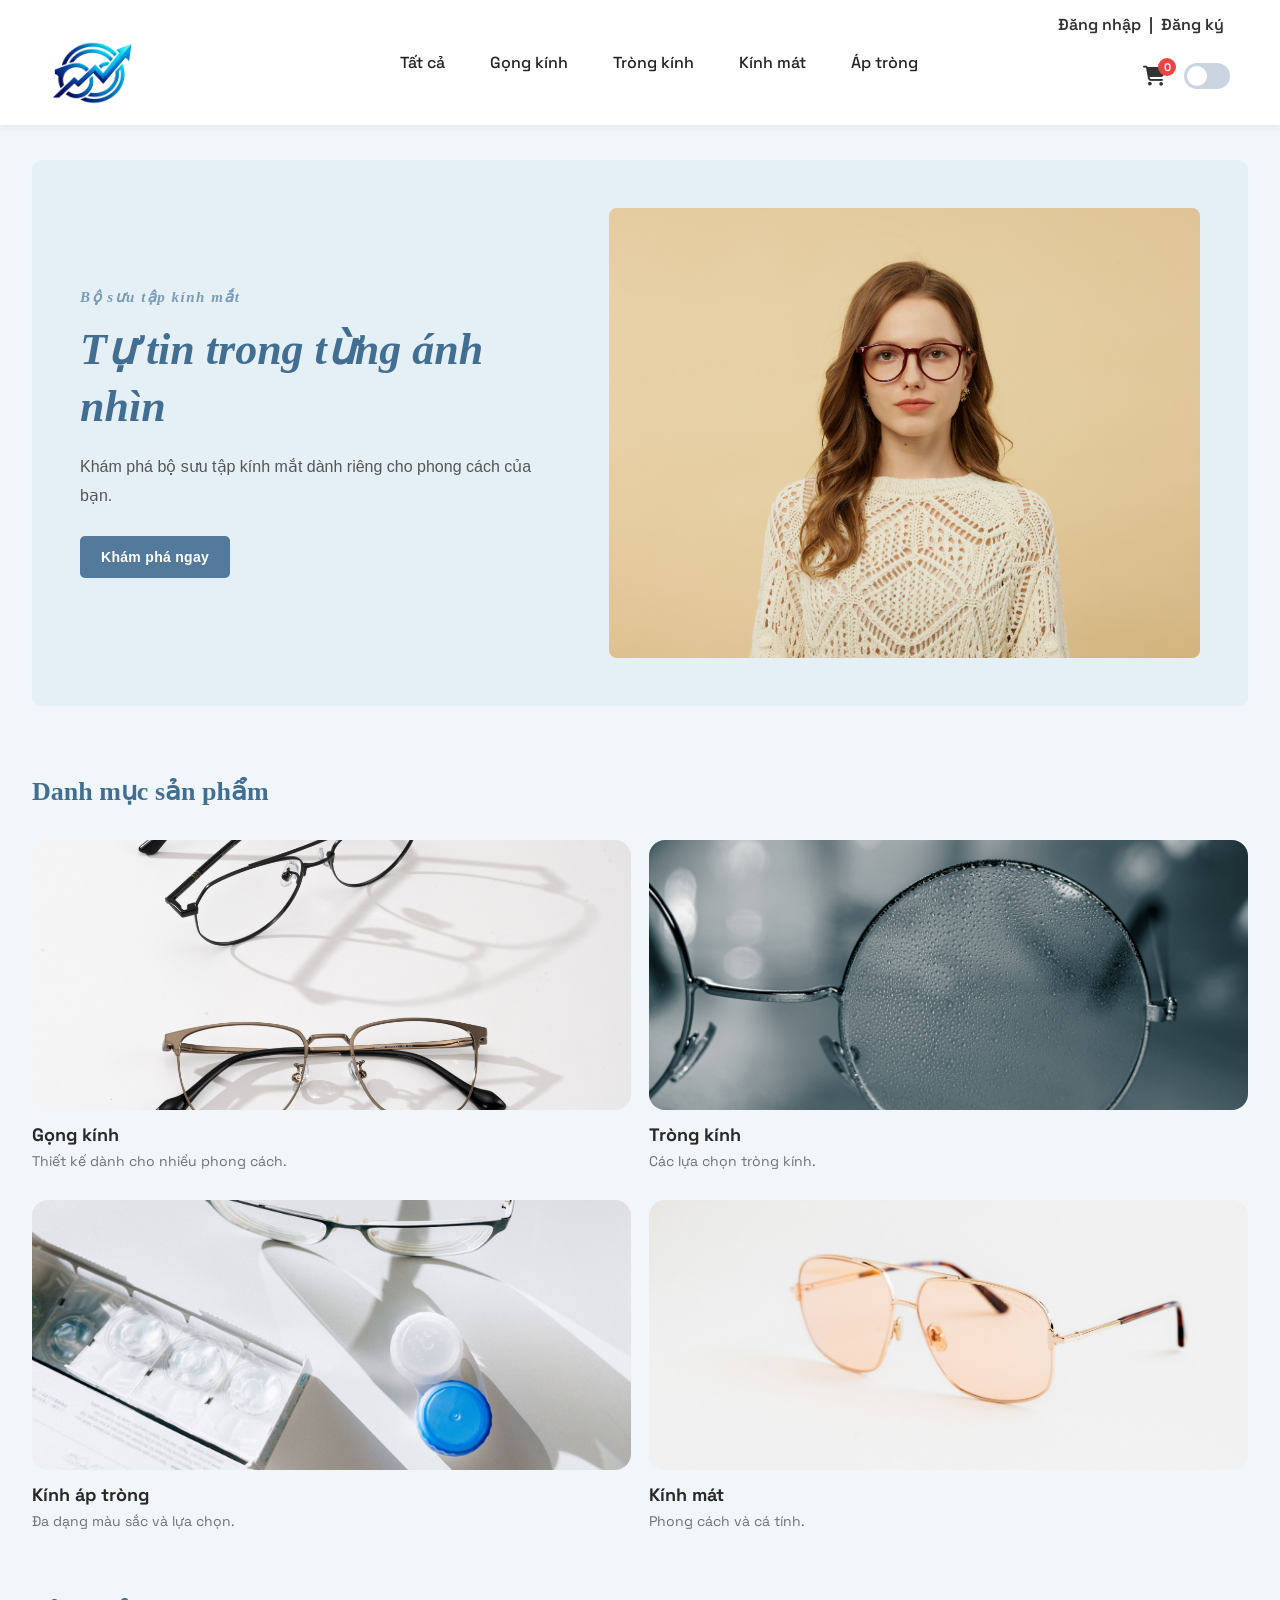
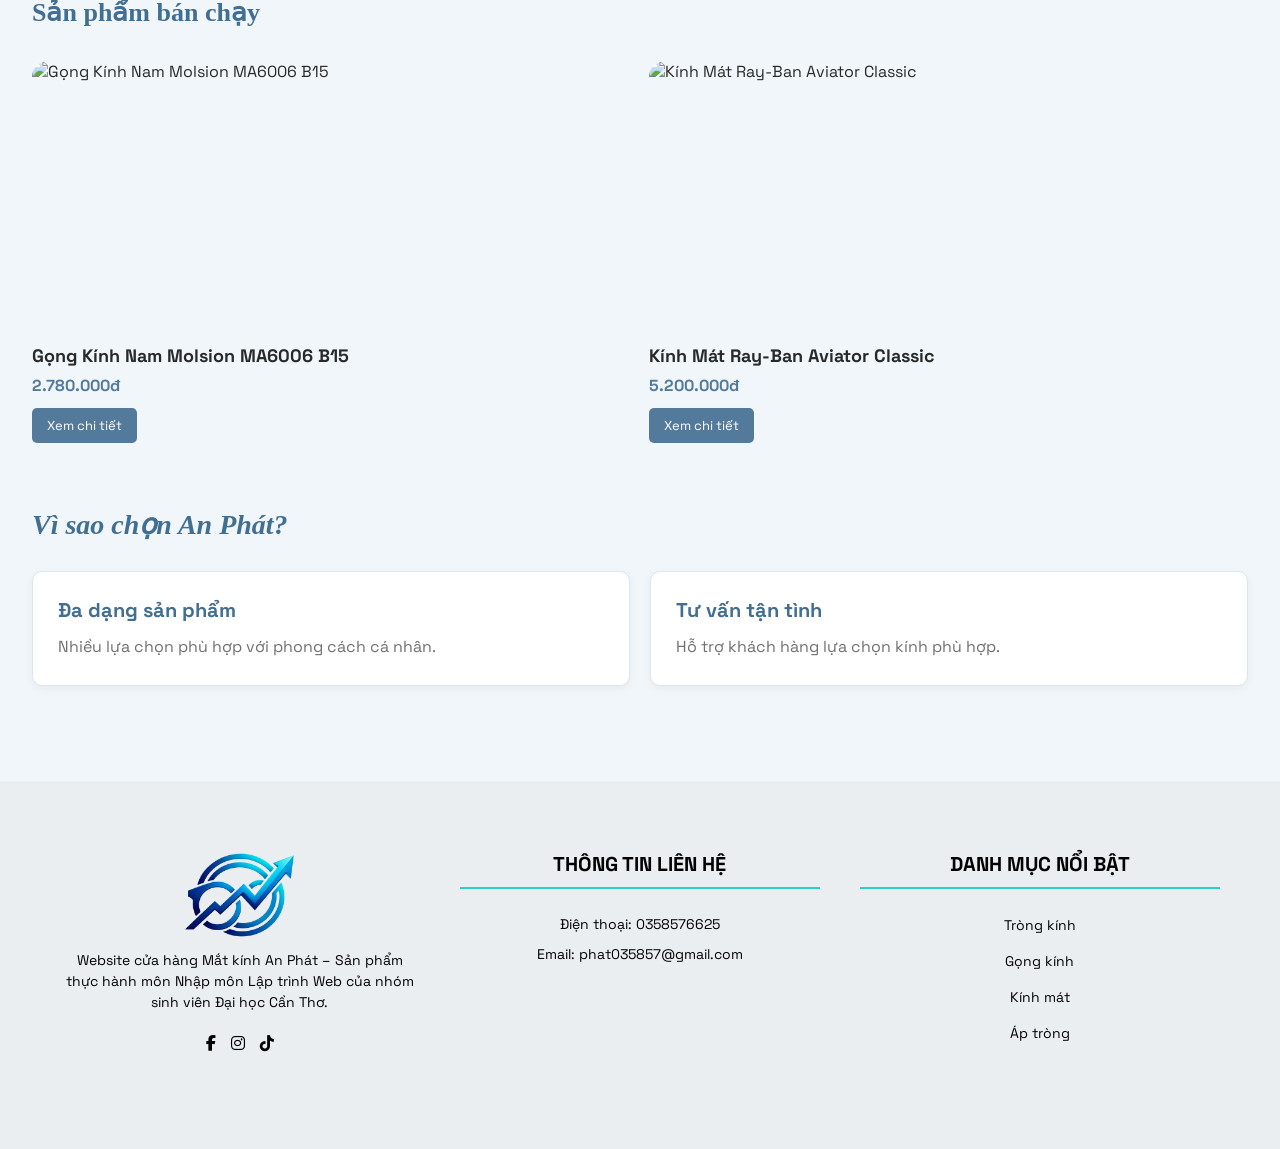
==== commit f163745d: "final ver" ====
--- a/index.html
+++ b/index.html
@@ -154,9 +154,9 @@
                     Đại học Cần Thơ.
                 </p>
                 <div class="footer__mangxahoi">
-                    <a href="#"><i class="fab fa-facebook-f"></i></a>
-                    <a href="#"><i class="fab fa-instagram"></i></a>
-                    <a href="#"><i class="fab fa-tiktok"></i></a>
+                    <a href="https://www.facebook.com/hoa.phat.634416" target="_blank"><i class="fab fa-facebook-f"></i></a>
+                    <a href="https://www.instagram.com/m0i0iiii/" target="_blank"><i class="fab fa-instagram"></i></a>
+                    <a href="https://www.tiktok.com/@thpppp28" target="_blank"><i class="fab fa-tiktok"></i></a>
                 </div>
             </div>
             <div class="footer__lienhe">
--- a/assets/css/style.css
+++ b/assets/css/style.css
@@ -101,12 +101,15 @@
     background-color: #2AD0CC;
     display: block;
     position: static;
+    width: 0;
+    height: 3px;
+    margin: 12px auto;
+    border-radius: 2px;
+    transition: width 0.3s ease;
+}
+
+.header__navform--nav li:hover::after {
     width: 40px;
-    height: 3px;
-    margin: 12px 0;
-    margin-left: auto;
-    margin-right: auto;
-    border-radius: 2px;
 }
 
 .header__navform--nav a {
@@ -218,12 +221,17 @@
     float: left;
     width: 33.33%;
     padding: 0 20px;
+    text-align:  center;
 }
 
 .footer-container::after { 
     content: "";
     display: block;
     clear: both;
+}
+
+.footer__danhsach li a:hover{
+    color: #2DD4BF;
 }
 
 .footer__h4 {
@@ -240,7 +248,7 @@
     position: absolute;
     left: 0;
     bottom: 0;
-    width: 40px;
+    width: 100%;
     height: 2px;
     background-color: #2AD0CC;
 }
@@ -276,10 +284,8 @@
 }
 
 .footer__mangxahoi a:hover {
-    background-color: #2AD0CC;
-    border-color: #2AD0CC;
-    border-radius: 15px;
-    color: #fff;
+    color: #2AD0CC;
+
 }
 
 .footer__danhsach {
@@ -407,6 +413,9 @@
     .header__navform--nav li::after {
         width: 100%;
     }
+    .header__navform--nav li:hover::after {
+        width: 100%;
+    }
     .theme-toggle__actions {
         width: 46px;
         height: 26px;
